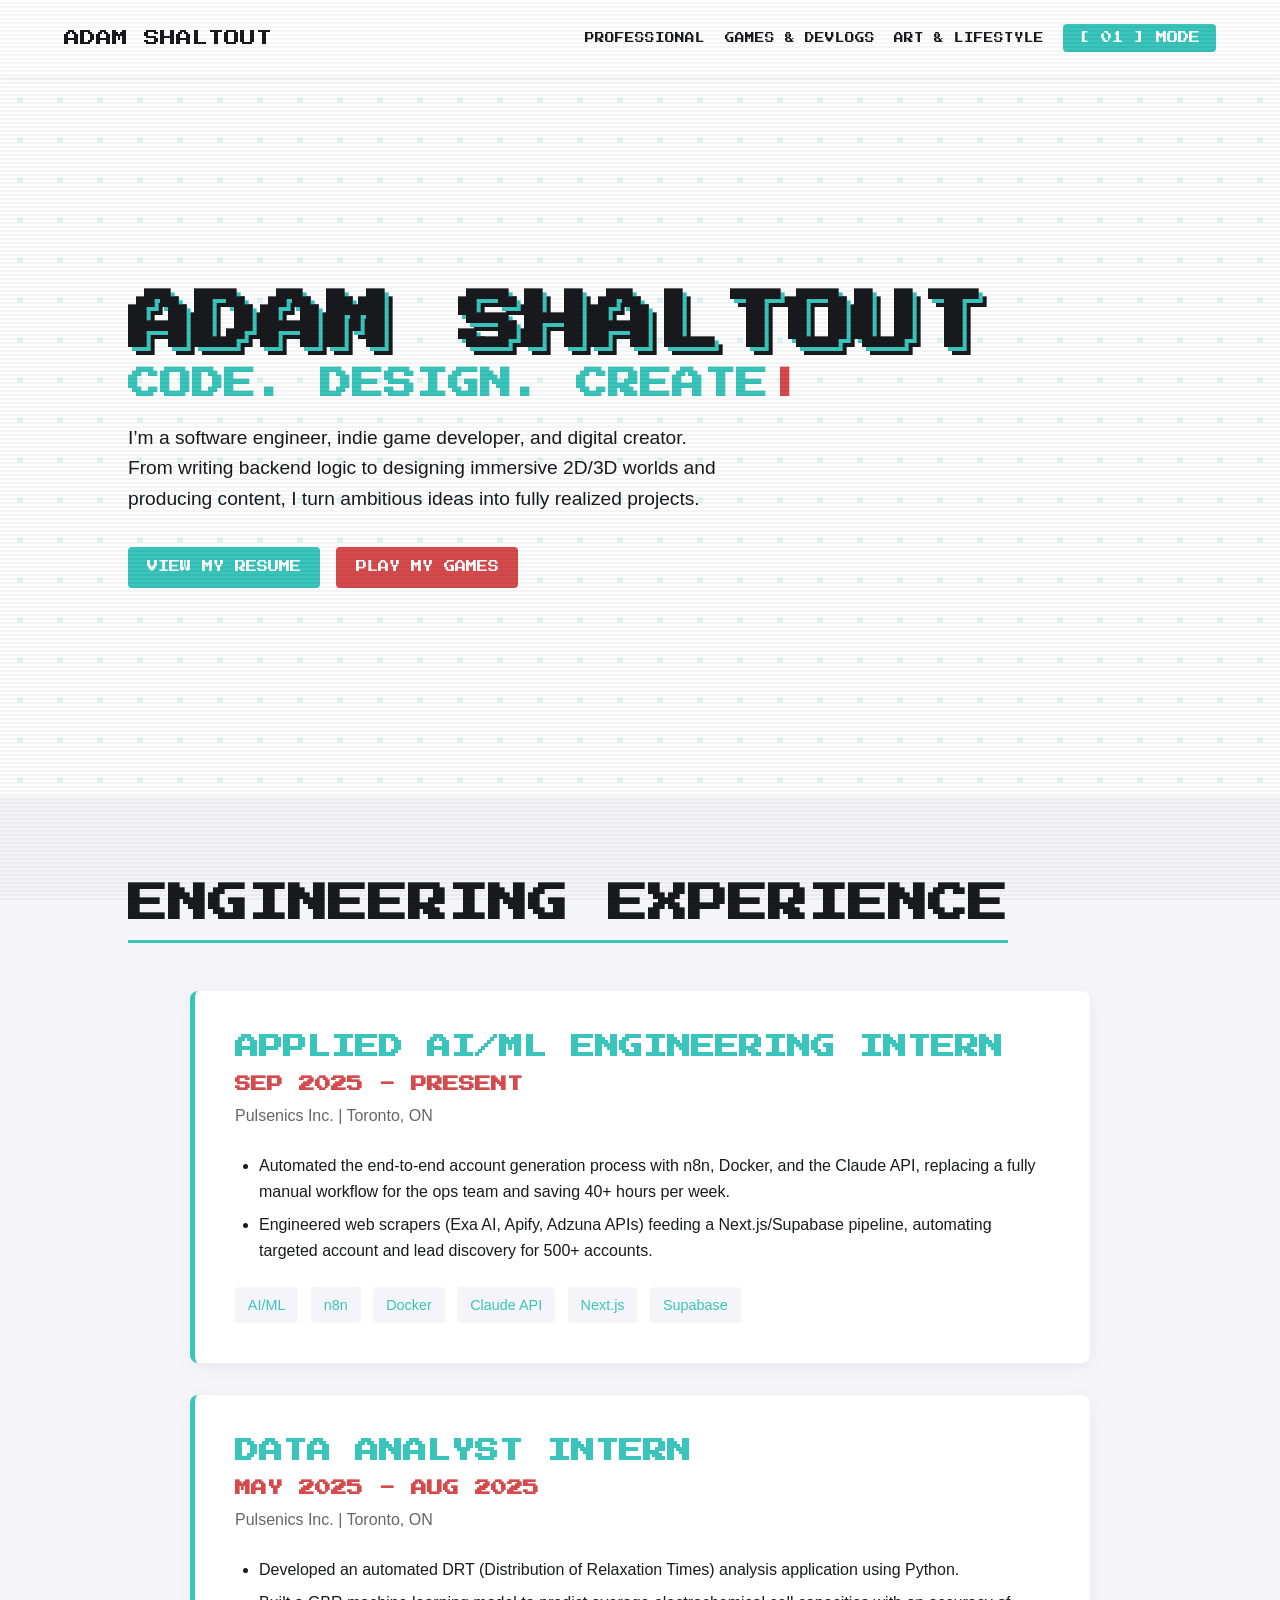
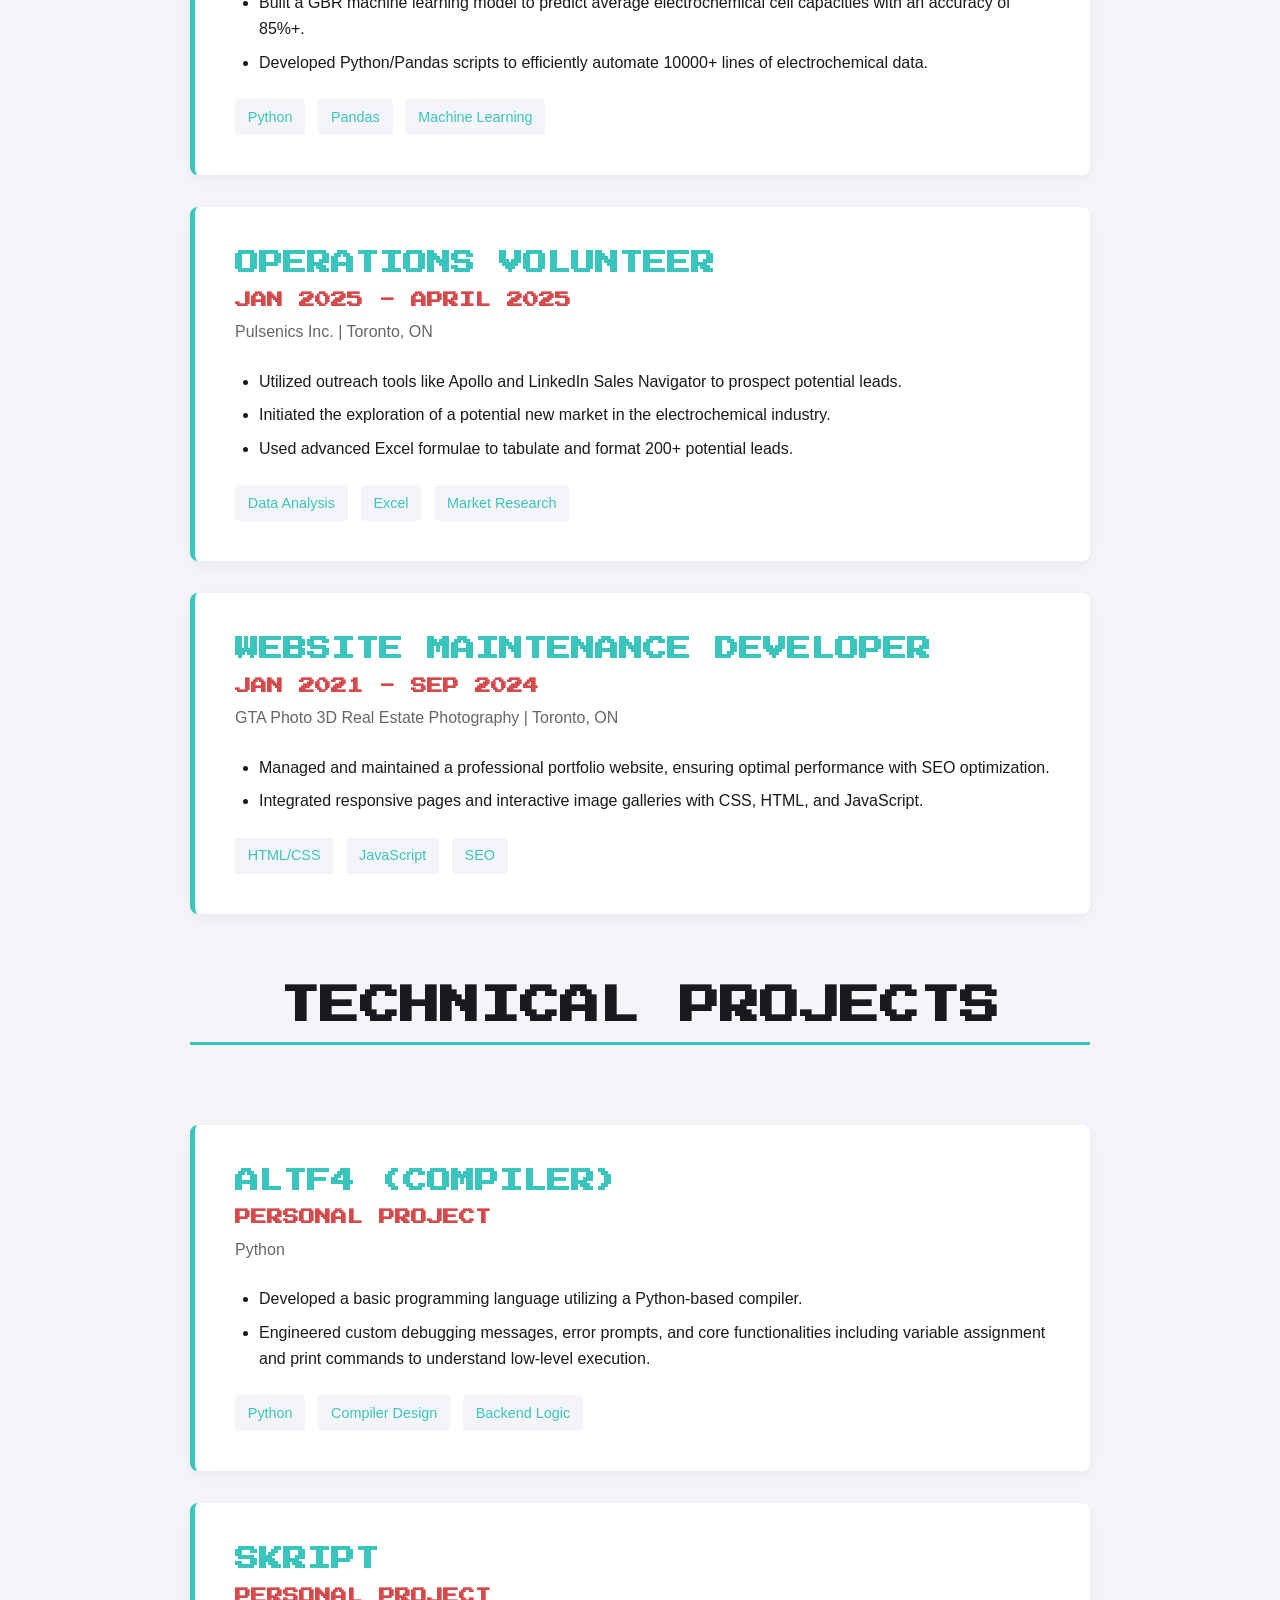
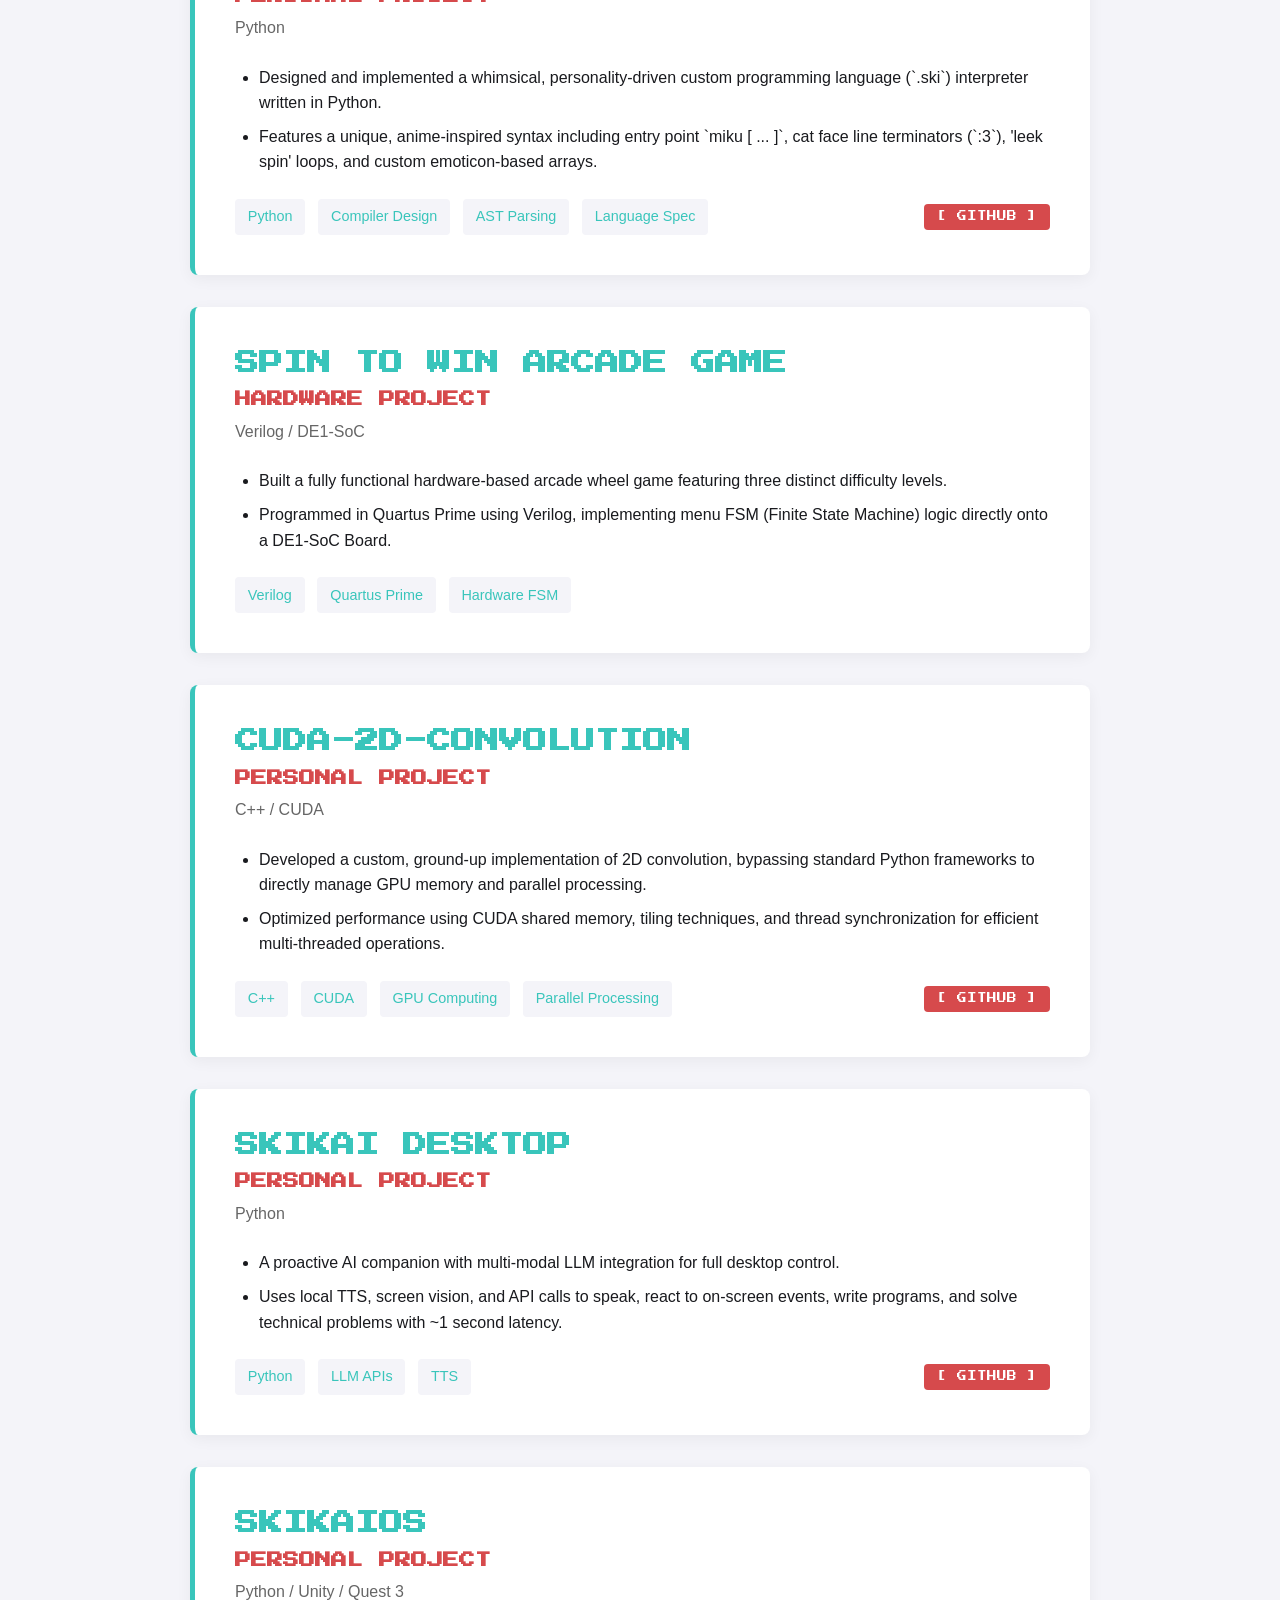
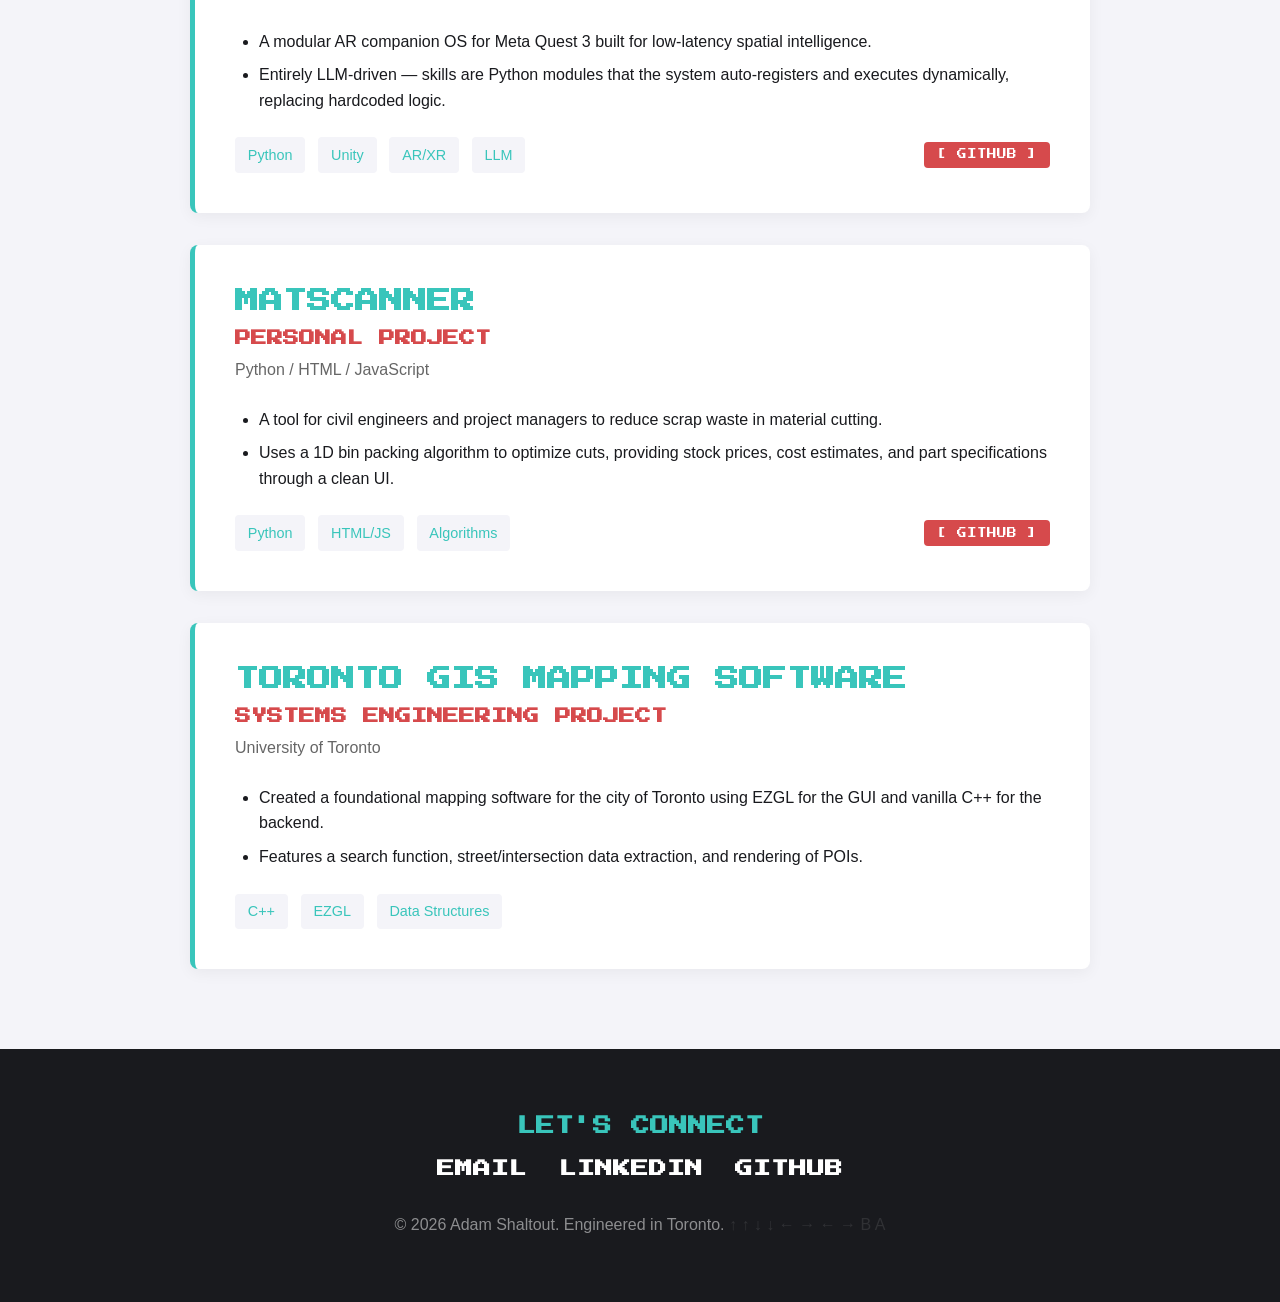
==== index.html @ cca5011c "Add files via upload" ====
<!DOCTYPE html>
<html lang="en">
<head>
    <meta charset="UTF-8">
    <meta name="viewport" content="width=device-width, initial-scale=1.0">
    <title>Adam Shaltout | Software Engineer</title>
    <link rel="stylesheet" href="styles.css">
    <link href="https://fonts.googleapis.com/css2?family=Press+Start+2P&display=swap" rel="stylesheet">
</head>
<body>

    <nav class="navbar">
        <div class="logo">Adam Shaltout</div>
        <ul class="nav-links">
            <li><a href="index.html">Professional</a></li>
            <li><a href="games.html">Games & Devlogs</a></li>
            <li><a href="creative.html">Art & Lifestyle</a></li>
            <li><button id="vocal-toggle" class="btn primary-btn" style="padding: 0.4rem 1rem;">[ 01 ] Mode</button></li>
        </ul>
    </nav>

    <header class="hero" id="hub">
        <div class="hero-content">
            <h1>Adam Shaltout</h1>
            <h2 class="accent-text cursor" id="typewriter"></h2>
            <p>I’m a software engineer, indie game developer, and digital creator. From writing backend logic to designing immersive 2D/3D worlds and producing content, I turn ambitious ideas into fully realized projects.</p>
            <div class="hero-buttons">
                <a href="#engineering" class="btn primary-btn">View My Resume</a>
                <a href="games.html" class="btn secondary-btn">Play My Games</a>
            </div>
        </div>
    </header>

    <section class="section alt-bg" id="engineering">
        <h2 class="section-title hidden">Engineering Experience</h2>
        <div class="experience-container">
            
            <div class="experience-card hidden">
                <div class="exp-header">
                    <h3 class="accent-text">Applied AI/ML Engineering Intern</h3>
                    <span class="exp-date">Sep 2025 - Present</span>
                </div>
                <h4>Pulsenics Inc. | Toronto, ON</h4>
                <ul>
                    <li>Automated the end-to-end account generation process with n8n, Docker, and the Claude API, replacing a fully manual workflow for the ops team and saving 40+ hours per week.</li>
                    <li>Engineered web scrapers (Exa AI, Apify, Adzuna APIs) feeding a Next.js/Supabase pipeline, automating targeted account and lead discovery for 500+ accounts.</li>
                </ul>
                <div class="tech-tags">
                    <span>AI/ML</span><span>n8n</span><span>Docker</span><span>Claude API</span><span>Next.js</span><span>Supabase</span>
                </div>
            </div>

            <div class="experience-card hidden">
                <div class="exp-header">
                    <h3 class="accent-text">Data Analyst Intern</h3>
                    <span class="exp-date">May 2025 - Aug 2025</span>
                </div>
                <h4>Pulsenics Inc. | Toronto, ON</h4>
                <ul>
                    <li>Developed an automated DRT (Distribution of Relaxation Times) analysis application using Python.</li>
                    <li>Built a GBR machine learning model to predict average electrochemical cell capacities with an accuracy of 85%+.</li>
                    <li>Developed Python/Pandas scripts to efficiently automate 10000+ lines of electrochemical data.</li>
                </ul>
                <div class="tech-tags">
                    <span>Python</span><span>Pandas</span><span>Machine Learning</span>
                </div>
            </div>

            <div class="experience-card hidden">
                <div class="exp-header">
                    <h3 class="accent-text">Operations Volunteer</h3>
                    <span class="exp-date">Jan 2025 - April 2025</span>
                </div>
                <h4>Pulsenics Inc. | Toronto, ON</h4>
                <ul>
                    <li>Utilized outreach tools like Apollo and LinkedIn Sales Navigator to prospect potential leads.</li>
                    <li>Initiated the exploration of a potential new market in the electrochemical industry.</li>
                    <li>Used advanced Excel formulae to tabulate and format 200+ potential leads.</li>
                </ul>
                <div class="tech-tags">
                    <span>Data Analysis</span><span>Excel</span><span>Market Research</span>
                </div>
            </div>

            <div class="experience-card hidden">
                <div class="exp-header">
                    <h3 class="accent-text">Website Maintenance Developer</h3>
                    <span class="exp-date">Jan 2021 - Sep 2024</span>
                </div>
                <h4>GTA Photo 3D Real Estate Photography | Toronto, ON</h4>
                <ul>
                    <li>Managed and maintained a professional portfolio website, ensuring optimal performance with SEO optimization.</li>
                    <li>Integrated responsive pages and interactive image galleries with CSS, HTML, and JavaScript.</li>
                </ul>
                <div class="tech-tags">
                    <span>HTML/CSS</span><span>JavaScript</span><span>SEO</span>
                </div>
            </div>

            <h2 class="section-title hidden" style="margin-top: 2rem;">Technical Projects</h2>

            <div class="experience-card hidden">
                <div class="exp-header">
                    <h3 class="accent-text">Altf4 (Compiler)</h3>
                    <span class="exp-date">Personal Project</span>
                </div>
                <h4>Python</h4>
                <ul>
                    <li>Developed a basic programming language utilizing a Python-based compiler.</li>
                    <li>Engineered custom debugging messages, error prompts, and core functionalities including variable assignment and print commands to understand low-level execution.</li>
                </ul>
                <div class="tech-tags">
                    <span>Python</span><span>Compiler Design</span><span>Backend Logic</span>
                </div>
            </div>

            <div class="experience-card hidden">
                <div class="exp-header">
                    <h3 class="accent-text">Skript</h3>
                    <span class="exp-date">Personal Project</span>
                </div>
                <h4>Python</h4>
                <ul>
                    <li>Designed and implemented a whimsical, personality-driven custom programming language (`.ski`) interpreter written in Python.</li>
                    <li>Features a unique, anime-inspired syntax including entry point `miku [ ... ]`, cat face line terminators (`:3`), 'leek spin' loops, and custom emoticon-based arrays.</li>
                </ul>
                <div style="display: flex; justify-content: space-between; align-items: center; flex-wrap: wrap; gap: 1rem; margin-top: 1rem;">
                    <div class="tech-tags">
                        <span>Python</span><span>Compiler Design</span><span>AST Parsing</span><span>Language Spec</span>
                    </div>
                    <a href="https://github.com/dimos1234/Skript" target="_blank" class="btn secondary-btn" style="padding: 0.4rem 0.8rem; font-size: 0.6rem;">[ GitHub ]</a>
                </div>
            </div>

            <div class="experience-card hidden">
                <div class="exp-header">
                    <h3 class="accent-text">Spin to Win Arcade Game</h3>
                    <span class="exp-date">Hardware Project</span>
                </div>
                <h4>Verilog / DE1-SoC</h4>
                <ul>
                    <li>Built a fully functional hardware-based arcade wheel game featuring three distinct difficulty levels.</li>
                    <li>Programmed in Quartus Prime using Verilog, implementing menu FSM (Finite State Machine) logic directly onto a DE1-SoC Board.</li>
                </ul>
                <div class="tech-tags">
                    <span>Verilog</span><span>Quartus Prime</span><span>Hardware FSM</span>
                </div>
            </div>

            <div class="experience-card hidden">
                <div class="exp-header">
                    <h3 class="accent-text">CUDA-2D-Convolution</h3>
                    <span class="exp-date">Personal Project</span>
                </div>
                <h4>C++ / CUDA</h4>
                <ul>
                    <li>Developed a custom, ground-up implementation of 2D convolution, bypassing standard Python frameworks to directly manage GPU memory and parallel processing.</li>
                    <li>Optimized performance using CUDA shared memory, tiling techniques, and thread synchronization for efficient multi-threaded operations.</li>
                </ul>
                <div style="display: flex; justify-content: space-between; align-items: center; flex-wrap: wrap; gap: 1rem; margin-top: 1rem;">
                    <div class="tech-tags">
                        <span>C++</span><span>CUDA</span><span>GPU Computing</span><span>Parallel Processing</span>
                    </div>
                    <a href="https://github.com/dimos1234/CUDA-2D-Convolution" target="_blank" class="btn secondary-btn" style="padding: 0.4rem 0.8rem; font-size: 0.6rem;">[ GitHub ]</a>
                </div>
            </div>

            <div class="experience-card hidden">
                <div class="exp-header">
                    <h3 class="accent-text">Skikai Desktop</h3>
                    <span class="exp-date">Personal Project</span>
                </div>
                <h4>Python</h4>
                <ul>
                    <li>A proactive AI companion with multi-modal LLM integration for full desktop control.</li>
                    <li>Uses local TTS, screen vision, and API calls to speak, react to on-screen events, write programs, and solve technical problems with ~1 second latency.</li>
                </ul>
                <div style="display: flex; justify-content: space-between; align-items: center; flex-wrap: wrap; gap: 1rem; margin-top: 1rem;">
                    <div class="tech-tags">
                        <span>Python</span><span>LLM APIs</span><span>TTS</span>
                    </div>
                    <a href="https://github.com/dimos1234/Skikai-Dektop" target="_blank" class="btn secondary-btn" style="padding: 0.4rem 0.8rem; font-size: 0.6rem;">[ GitHub ]</a>
                </div>
            </div>

            <div class="experience-card hidden">
                <div class="exp-header">
                    <h3 class="accent-text">SkikaiOS</h3>
                    <span class="exp-date">Personal Project</span>
                </div>
                <h4>Python / Unity / Quest 3</h4>
                <ul>
                    <li>A modular AR companion OS for Meta Quest 3 built for low-latency spatial intelligence.</li>
                    <li>Entirely LLM-driven — skills are Python modules that the system auto-registers and executes dynamically, replacing hardcoded logic.</li>
                </ul>
                <div style="display: flex; justify-content: space-between; align-items: center; flex-wrap: wrap; gap: 1rem; margin-top: 1rem;">
                    <div class="tech-tags">
                        <span>Python</span><span>Unity</span><span>AR/XR</span><span>LLM</span>
                    </div>
                    <a href="https://github.com/dimos1234/SkikaiOS" target="_blank" class="btn secondary-btn" style="padding: 0.4rem 0.8rem; font-size: 0.6rem;">[ GitHub ]</a>
                </div>
            </div>

            <div class="experience-card hidden">
                <div class="exp-header">
                    <h3 class="accent-text">MatScanner</h3>
                    <span class="exp-date">Personal Project</span>
                </div>
                <h4>Python / HTML / JavaScript</h4>
                <ul>
                    <li>A tool for civil engineers and project managers to reduce scrap waste in material cutting.</li>
                    <li>Uses a 1D bin packing algorithm to optimize cuts, providing stock prices, cost estimates, and part specifications through a clean UI.</li>
                </ul>
                <div style="display: flex; justify-content: space-between; align-items: center; flex-wrap: wrap; gap: 1rem; margin-top: 1rem;">
                    <div class="tech-tags">
                        <span>Python</span><span>HTML/JS</span><span>Algorithms</span>
                    </div>
                    <a href="https://github.com/dimos1234/MatScanner" target="_blank" class="btn secondary-btn" style="padding: 0.4rem 0.8rem; font-size: 0.6rem;">[ GitHub ]</a>
                </div>
            </div>

            <div class="experience-card hidden">
                <div class="exp-header">
                    <h3 class="accent-text">Toronto GIS Mapping Software</h3>
                    <span class="exp-date">Systems Engineering Project</span>
                </div>
                <h4>University of Toronto</h4>
                <ul>
                    <li>Created a foundational mapping software for the city of Toronto using EZGL for the GUI and vanilla C++ for the backend.</li>
                    <li>Features a search function, street/intersection data extraction, and rendering of POIs.</li>
                </ul>
                <div class="tech-tags">
                    <span>C++</span><span>EZGL</span><span>Data Structures</span>
                </div>
            </div>

        </div>
    </section>

    <footer class="site-footer">
        <div class="footer-content">
            <h3 class="accent-text" style="margin-bottom: 1rem;">Let's Connect</h3>
            <div class="social-links">
                <a href="mailto:adam.shaltout@mail.utoronto.ca" class="footer-link">Email</a>
                <a href="https://www.linkedin.com/in/adam-shaltout-59a3a9332/" target="_blank" class="footer-link">LinkedIn</a>
                <a href="https://github.com/dimos1234" target="_blank" class="footer-link">GitHub</a>
            </div>
            <p style="margin-top: 2rem; opacity: 0.5;">
                &copy; 2026 Adam Shaltout. Engineered in Toronto. 
                <span style="cursor: help; opacity: 0.2;" title="↑ ↑ ↓ ↓ ← → ← → B A"> ↑ ↑ ↓ ↓ ← → ← → B A</span>
            </p>
        </div>
    </footer>
    <script src="script.js"></script>

</body>
</html>
---- styles.css ----
/* --- Core Variables (The Cyber-Pop Palette) --- */
/* --- Core Variables (The Cyber-Pop Palette) --- */
/* top of styles.css */
/* --- Variable Animation Magic --- */
@property --accent-teal {
    syntax: "<color>";
    inherits: true;
    initial-value: #39C5BB;
}

@property --action-red {
    syntax: "<color>";
    inherits: true;
    initial-value: #D64A4C;
}

/* Add the transition directly to the root where the variables live */
:root {
    transition: --accent-teal 4s ease-in-out, --action-red 4s ease-in-out;
}
:root {
    --bg-main: #FFFFFF;        
    --bg-alt: #F4F4F9;         
    --text-main: #191A1E;      
    --accent-teal: #39C5BB;    
    --action-red: #D64A4C;     
    --font-stack: 'Segoe UI', Tahoma, Geneva, Verdana, sans-serif;
    --font-pixel: 'Press Start 2P', cursive; /* Added Pixel Font */
}

/* --- Resets & Typography --- */
* {
    margin: 0;
    padding: 0;
    box-sizing: border-box;
}

/* --- Rhythm Game Dot-Matrix & Arcade Background --- */
body {
    font-family: var(--font-stack);
    color: var(--text-main);
    line-height: 1.6;
    
    /* The Base Color */
    background-color: var(--bg-alt);
    
    /* The Moving Polka Dots (Classic J-Pop/Idol Aesthetic) */
    background-image: radial-gradient(var(--accent-teal) 3px, transparent 3px);
    background-size: 40px 40px;
    background-position: 0 0;
    
    /* The Animation */
    animation: dotScroll 15s linear infinite;
    
    position: relative;

    transition: background-color 4s ease-in-out, color 4s ease-in-out;
}

/* Whitewash Overlay: keeps the dots faded so your text stays readable */
body::before {
    content: "";
    position: fixed;
    top: 0; left: 0; right: 0; bottom: 0;
    background-color: var(--bg-main);
    opacity: 0.85; 
    z-index: -1;
}

/* Retro Arcade CRT Scanlines */
body::after {
    content: "";
    position: fixed;
    top: 0; left: 0; right: 0; bottom: 0;
    background: linear-gradient(
        rgba(18, 16, 16, 0) 50%, 
        rgba(0, 0, 0, 0.04) 50%
    );
    background-size: 100% 4px;
    z-index: 9999;
    pointer-events: none; /* Critical: lets your mouse click through the scanlines! */
}

@keyframes dotScroll {
    0% { background-position: 0 0; }
    100% { background-position: -40px -40px; }
}

/* Apply Pixel Font to UI Elements */
h1, h2, h3, .logo, .nav-links a, .btn, .exp-date, .footer-link {
    font-family: var(--font-pixel);
    text-transform: uppercase;
    line-height: 1.4;
}

.accent-text {
    color: var(--accent-teal);
}

/* --- Navigation --- */
.navbar {
    display: flex;
    justify-content: space-between;
    align-items: center;
    padding: 1.5rem 5%;
    background-color: var(--bg-main);
    box-shadow: 0 2px 10px rgba(0,0,0,0.05);
    position: sticky;
    top: 0;
    z-index: 100;
}

.logo {
    font-size: 1rem; /* Scaled down heavily for the wide pixel font */
    color: var(--text-main);
}

.nav-links {
    list-style: none;
    display: flex;
    gap: 1.2rem; /* Shrunk the gap from 2rem to 1.2rem */
    align-items: center;
}

.nav-links a {
    text-decoration: none;
    color: var(--text-main);
    font-size: 0.6rem; /* Shrunk from standard size to fit the horizontal row */
    transition: color 0.3s;
}

.nav-links a:hover {
    color: var(--accent-teal);
}

/* --- Sections & Layout --- */
.section {
    padding: 5rem 10%;
}

.alt-bg {
    background-color: var(--bg-alt);
}

.section-title {
    font-size: 2.5rem;
    margin-bottom: 3rem;
    text-align: center;
    border-bottom: 3px solid var(--accent-teal);
    display: inline-block;
    padding-bottom: 0.5rem;
}

.grid-container {
    display: grid;
    grid-template-columns: repeat(auto-fit, minmax(300px, 1fr));
    gap: 2rem;
}

/* --- Cards --- */
.card {
    background: var(--bg-main);
    padding: 2rem;
    border-radius: 8px;
    box-shadow: 0 4px 6px rgba(0,0,0,0.05);
    border-top: 4px solid var(--accent-teal);
    transition: transform 0.3s, border-color 0.3s;
}

.card:hover, .experience-card:hover {
    transform: translate(-6px, -6px); /* Snaps up and left */
    border-color: var(--accent-teal);
    /* The magic line: creates a hard, un-blurred pixel shadow */
    box-shadow: 8px 8px 0px var(--accent-teal); 
    transition: transform 0.1s, border-color 4s ease-in-out, box-shadow 4s ease-in-out;
}

.card h3 {
    margin-bottom: 1rem;
}

.card p {
    margin-bottom: 1.5rem;
}

/* --- Hero Section --- */
.hero {
    height: 80vh;
    display: flex;
    align-items: center;
    padding: 0 10%;
}

.hero h1 {
    font-size: 4rem;
    line-height: 1.2;
}

.hero h2 {
    font-size: 2rem;
    margin-bottom: 1rem;
}

.hero p {
    font-size: 1.2rem;
    max-width: 600px;
    margin-bottom: 2rem;
}

.hero-buttons {
    display: flex;
    gap: 1rem;
}

/* --- Buttons --- */
/* --- Buttons --- */
.btn {
    padding: 0.8rem 1.2rem;
    text-decoration: none;
    font-size: 0.7rem; /* Explicitly scale down the button text */
    border-radius: 4px;
    transition: all 0.3s;
    display: inline-block;
    cursor: pointer;
    border: none;
}

.primary-btn {
    background-color: var(--accent-teal);
    color: var(--bg-main);
}

.primary-btn:hover {
    background-color: var(--text-main);
}

.secondary-btn {
    background-color: var(--action-red);
    color: var(--bg-main);
}

.secondary-btn:hover {
    background-color: var(--text-main);
}

/* --- Timelines & Placeholders --- */
.timeline-item {
    margin-bottom: 2rem;
    padding-left: 1.5rem;
    border-left: 3px solid var(--accent-teal);
}

.video-placeholder, .art-placeholder {
    width: 100%;
    height: 200px;
    background-color: #E0E0E0;
    display: flex;
    align-items: center;
    justify-content: center;
    color: #777;
    font-style: italic;
    border-radius: 4px;
}

/* --- Footer --- */
footer {
    text-align: center;
    padding: 2rem;
    background-color: var(--text-main);
    color: var(--bg-main);
}

/* --- Upgraded Experience Cards --- */
.experience-container {
    display: flex;
    flex-direction: column;
    gap: 2rem;
    max-width: 900px;
    margin: 0 auto;
}

.experience-card {
    background: var(--bg-main);
    padding: 2.5rem;
    border-radius: 8px;
    box-shadow: 0 4px 15px rgba(0,0,0,0.05);
    border-left: 5px solid var(--accent-teal);
    transition: transform 0.3s;
}

.experience-card:hover {
    transform: translateX(10px);
}

/* --- Upgraded Experience Cards --- */
.exp-header {
    display: flex;
    flex-direction: column; /* Forces vertical stacking */
    align-items: flex-start; /* Aligns everything to the left */
    margin-bottom: 0.5rem;
    gap: 0.5rem; /* Adds a clean gap between the title and the date */
}

.exp-header h3 {
    font-size: 1.5rem;
    margin: 0;
}

.exp-date {
    font-weight: bold;
    color: var(--action-red);
}

.experience-card h4 {
    color: #666;
    margin-bottom: 1.5rem;
    font-weight: 500;
}

.experience-card ul {
    margin-left: 1.5rem;
    margin-bottom: 1.5rem;
}

.experience-card li {
    margin-bottom: 0.5rem;
}

.tech-tags {
    display: flex;
    gap: 0.8rem;
    flex-wrap: wrap;
}

.tech-tags span {
    background-color: var(--bg-alt);
    padding: 0.4rem 0.8rem;
    border-radius: 4px;
    font-size: 0.9rem;
    font-weight: 500;
    color: var(--accent-teal);
}

/* --- Global Footer --- */
.site-footer {
    text-align: center;
    padding: 4rem 2rem;
    background-color: var(--text-main);
    color: var(--bg-main);
}

.footer-content {
    max-width: 600px;
    margin: 0 auto;
}

.social-links {
    display: flex;
    justify-content: center;
    gap: 2rem;
    margin-top: 1rem;
    flex-wrap: wrap;
}

.footer-link {
    color: var(--bg-main);
    text-decoration: none;
    font-weight: bold;
    font-size: 1.1rem;
    transition: color 0.3s, transform 0.3s;
    display: inline-block;
}

.footer-link:hover {
    color: var(--action-red);
    transform: translateY(-3px);
}

/* --- JavaScript Animation Classes --- */

/* Initial state for scroll elements */
.hidden {
    opacity: 0;
    transform: translateY(30px);
    transition: all 0.6s cubic-bezier(0.25, 1, 0.5, 1);
}

/* The state when elements are visible on screen */
.show {
    opacity: 1;
    transform: translateY(0);
}

/* A blinking cursor for the typing effect */
.cursor::after {
    content: '|';
    color: var(--action-red);
    animation: blink 1s step-start infinite;
}

@keyframes blink {
    50% { opacity: 0; }
}

/* --- Upgraded osu! Click Effect --- */
.osu-hit {
    position: absolute;
    width: 40px;
    height: 40px;
    background-color: var(--accent-teal);
    border-radius: 50%;
    transform: translate(-50%, -50%);
    opacity: 0.6;
    pointer-events: none; /* Let clicks pass through it */
    animation: hitFade 0.3s ease-out forwards;
    z-index: 9998;
}

.osu-approach {
    position: absolute;
    width: 100px;
    height: 100px;
    border: 3px solid var(--accent-teal);
    border-radius: 50%;
    transform: translate(-50%, -50%);
    pointer-events: none;
    animation: approachShrink 0.3s ease-in forwards;
    z-index: 9999;
}

@keyframes hitFade {
    100% { opacity: 0; transform: translate(-50%, -50%) scale(1.5); }
}

@keyframes approachShrink {
    100% { width: 40px; height: 40px; opacity: 0; }
}

/* --- Mobile Responsiveness (The Final Boss) --- */
@media screen and (max-width: 768px) {
    /* 1. Scale down the Hero Section */
    .hero {
        padding: 0 5%;
        text-align: center;
        height: auto;
        padding-top: 4rem;
        padding-bottom: 4rem;
    }

    .hero h1 {
        font-size: 2.2rem; /* Shrunk for mobile */
    }

    .hero h2 {
        font-size: 1.2rem;
    }

    .hero-buttons {
        flex-direction: column; /* Stack buttons on top of each other */
        align-items: center;
    }

    /* 2. Adjust the Navbar */
    .navbar {
        flex-direction: column;
        gap: 1.5rem;
        padding: 1rem;
    }

    .nav-links {
        gap: 1rem;
        font-size: 0.8rem;
    }

    /* 3. Responsive Grids */
    .grid-container {
        grid-template-columns: 1fr; /* Force single column */
    }

    .section {
        padding: 3rem 5%;
    }

    .section-title {
        font-size: 1.1rem; /* Pixel fonts are wide, so we shrink them more */
    }

    /* 4. Experience Cards Fix */
    .experience-card {
        padding: 1.5rem;
    }

    .exp-header {
        flex-direction: column;
        align-items: flex-start;
        gap: 0.5rem;
    }

    .exp-date {
        font-size: 0.7rem;
    }

    /* 5. The Undyne Arena */
    #undyne-btn {
        font-size: 0.6rem; /* Make the button smaller so it has more room to run */
    }
}
/* --- 3D Pixel Text Effects --- */
.hero h1 {
    /* Creates a chunky, overlapping shadow using your accent colors */
    text-shadow: 4px 4px 0px var(--accent-teal), 8px 8px 0px var(--text-main);
    letter-spacing: 2px;
}

/* Let's give the active navigation link a subtle glow */
.nav-links a.active {
    color: var(--accent-teal);
    text-shadow: 0px 0px 8px rgba(57, 197, 187, 0.6);
}

/* --- Custom Arcade Scrollbar --- */
::-webkit-scrollbar {
    width: 14px; /* Chunky width */
}

::-webkit-scrollbar-track {
    background: var(--bg-alt);
    border-left: 2px solid var(--text-main);
}

::-webkit-scrollbar-thumb {
    background: var(--accent-teal);
    border: 3px solid var(--text-main); 
}

::-webkit-scrollbar-thumb:hover {
    background: var(--action-red);
}

/* --- Art Gallery Images --- */
.art-img {
    /* Ensures the image fills its grid space but doesn't overflow */
    width: 100%;
    height: auto;
    display: block;
    
    /* The thick, retro border matching your text color */
    border: 4px solid var(--text-main);
    
    /* Smooth transition for the hover effect */
    transition: all 0.2s ease-in-out;
}

/* The hover effect: snaps up and gets a colored pixel shadow */
.art-img:hover {
    border-color: var(--accent-teal);
    transform: translate(-6px, -6px);
    box-shadow: 8px 8px 0px var(--accent-teal);
}
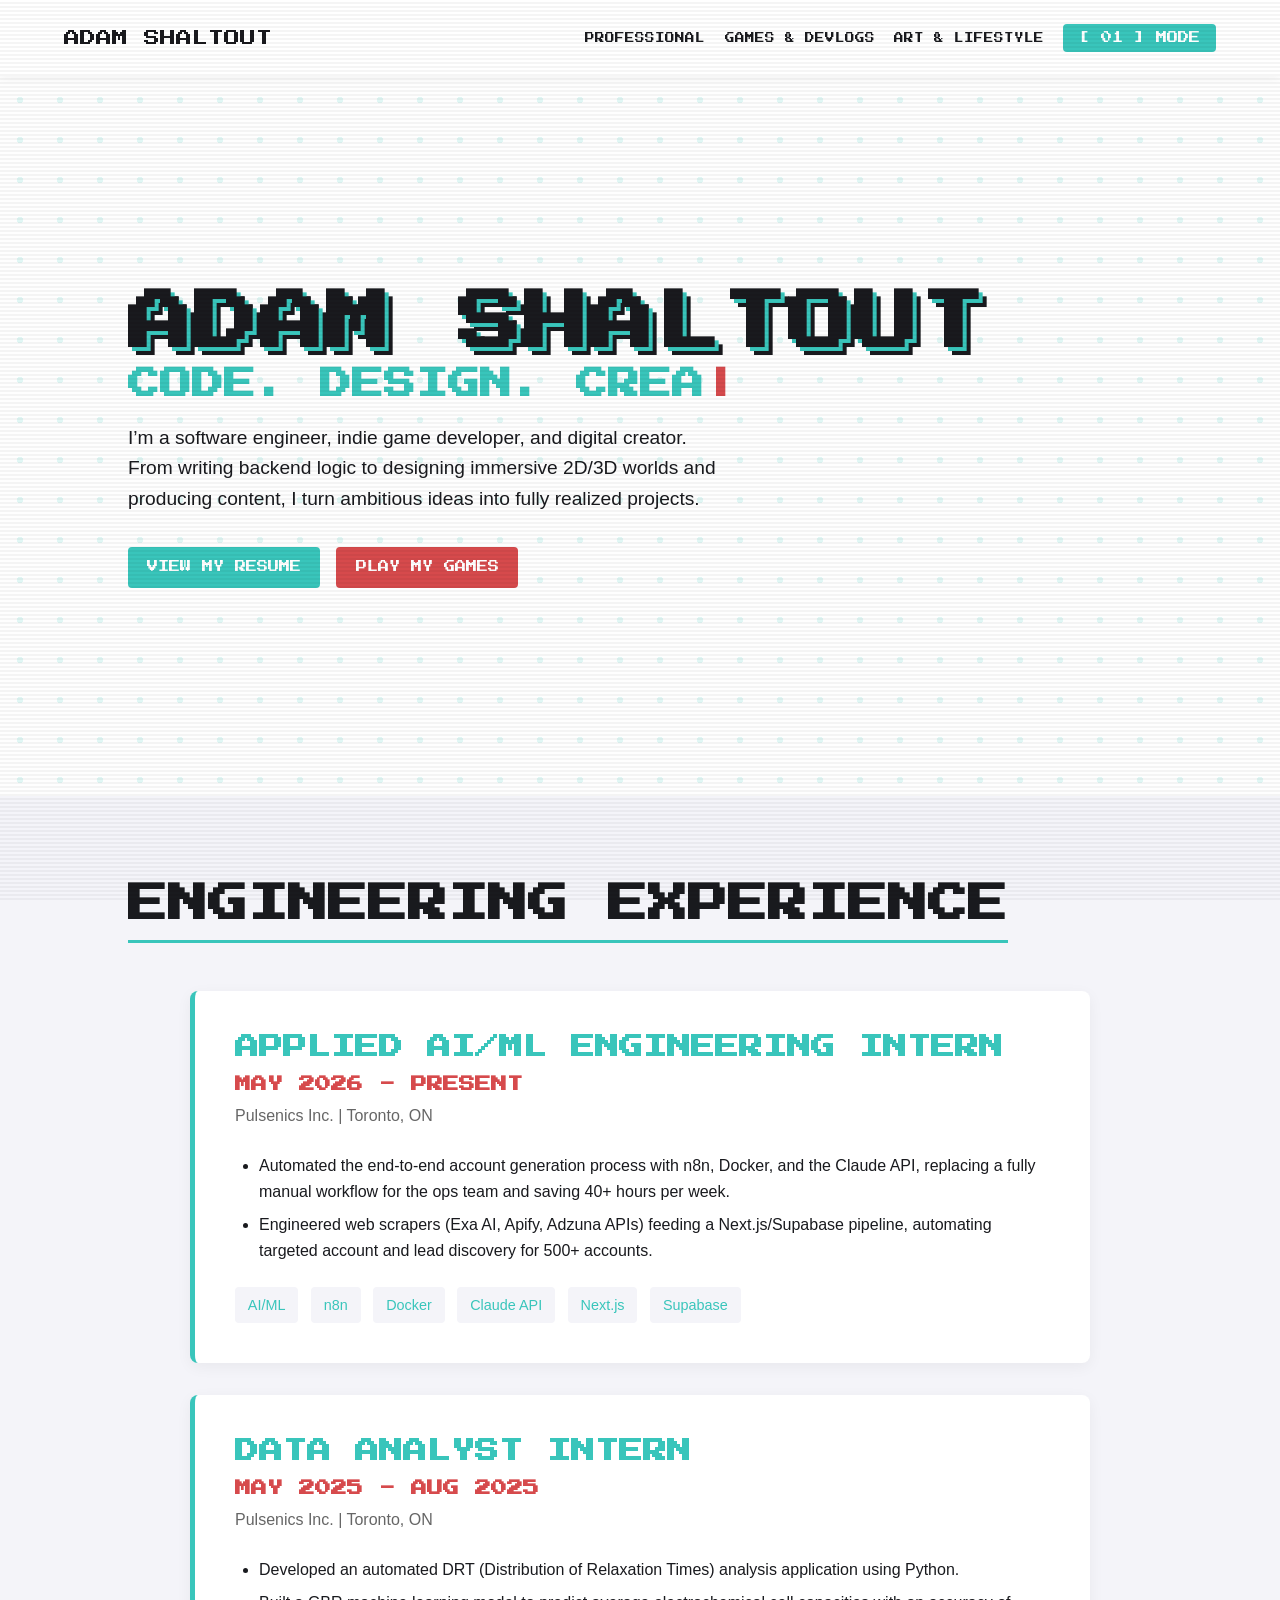
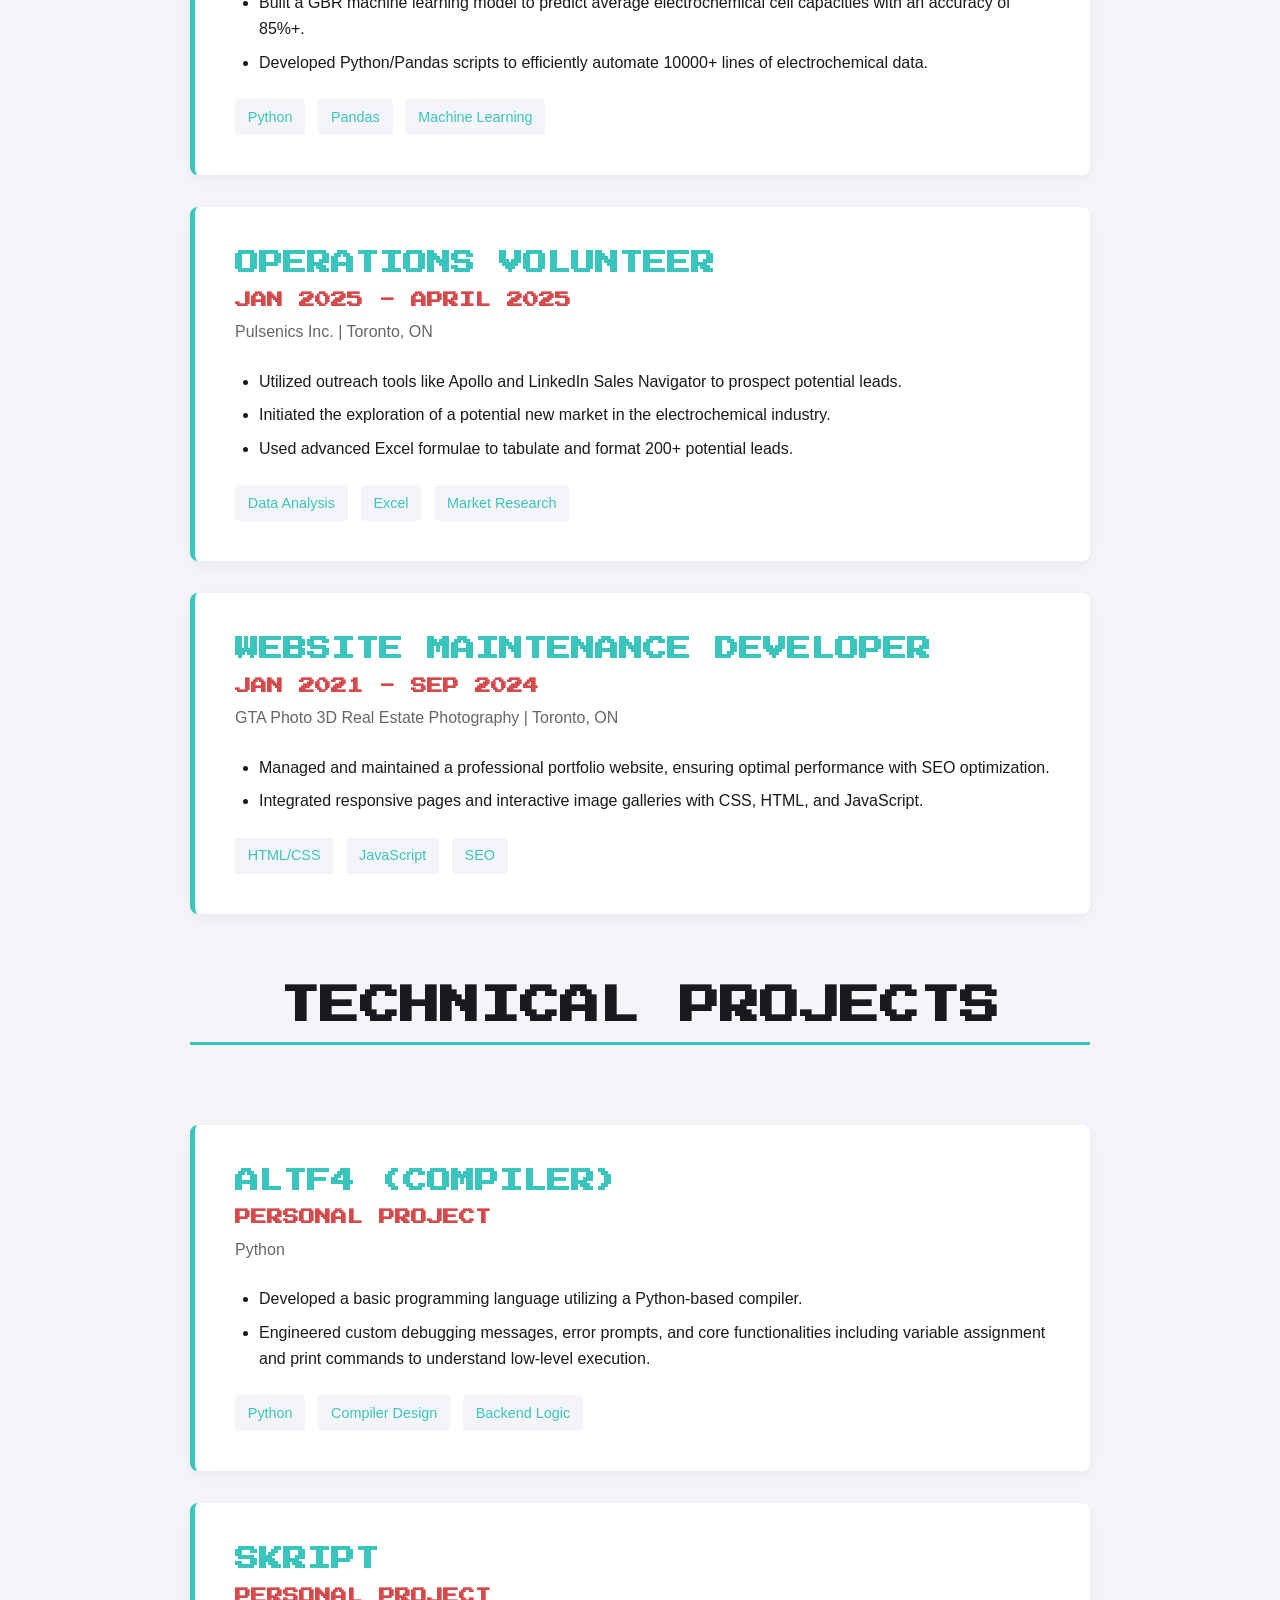
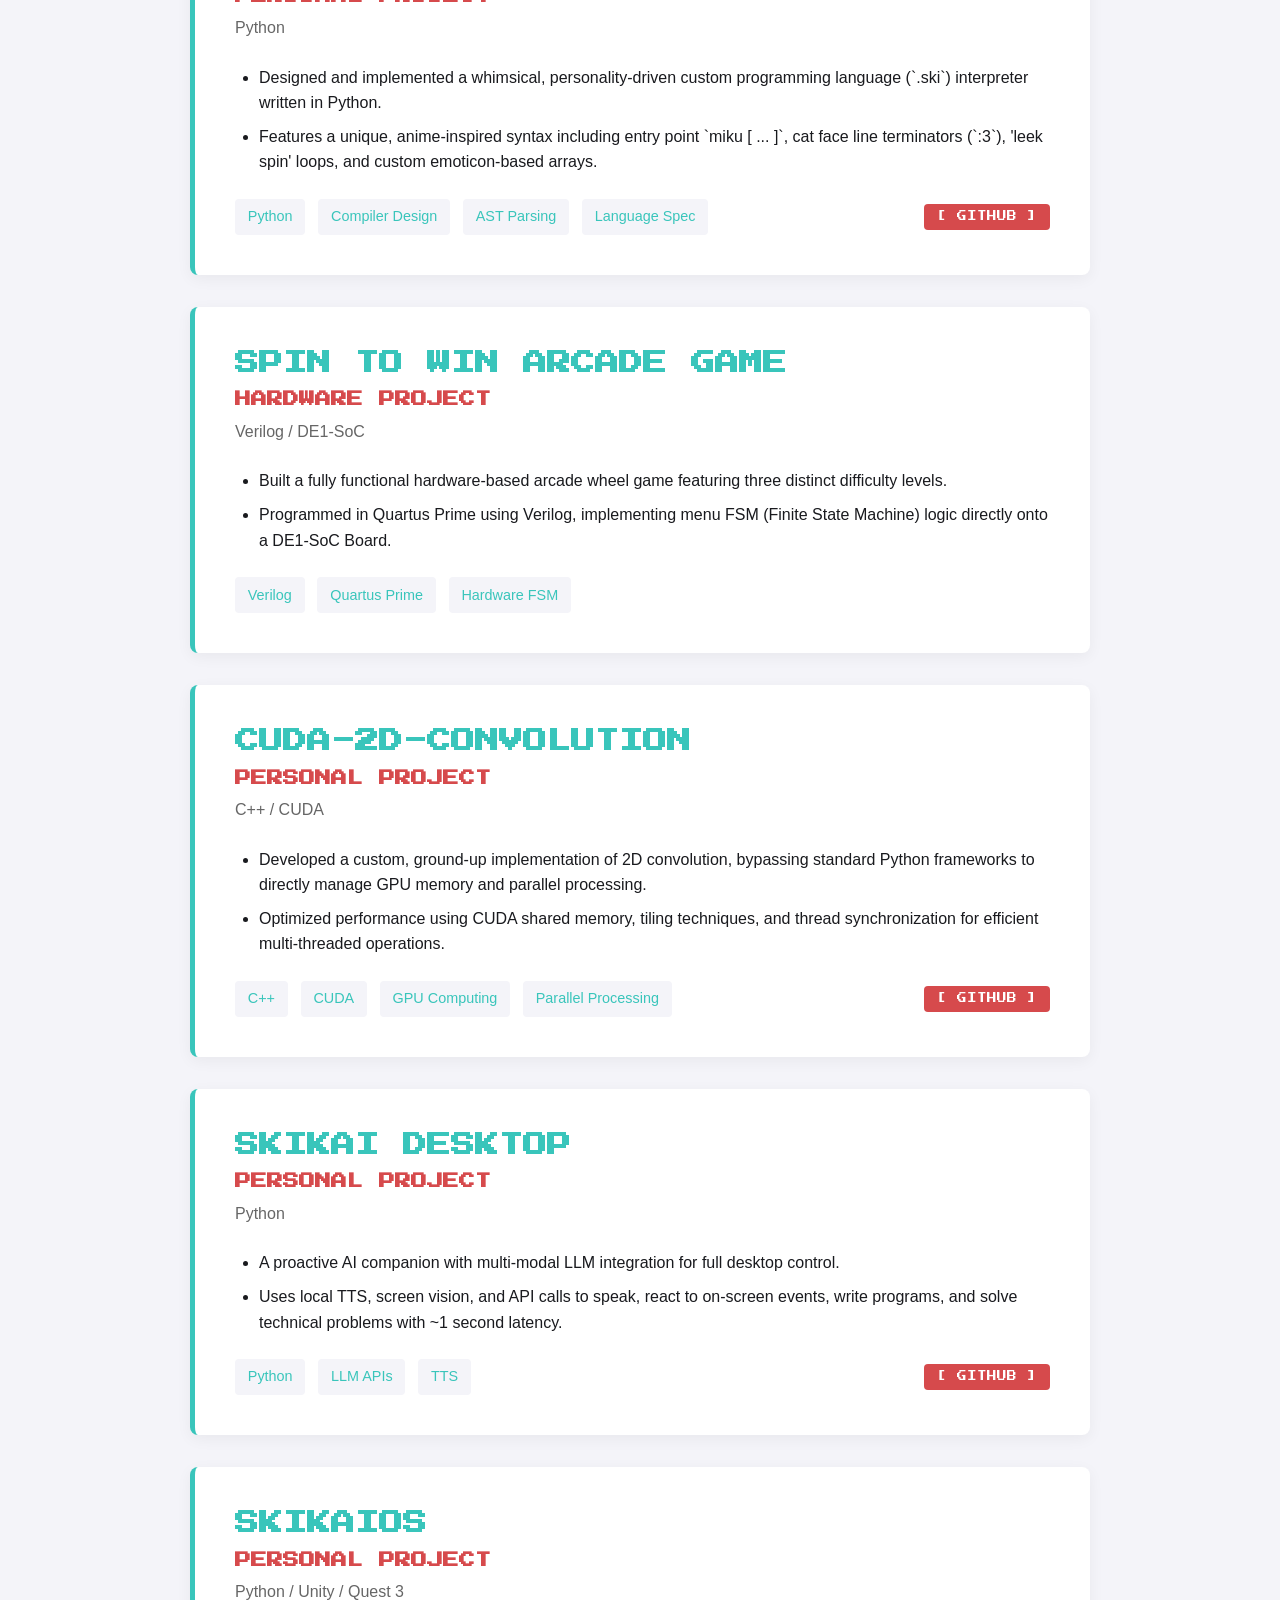
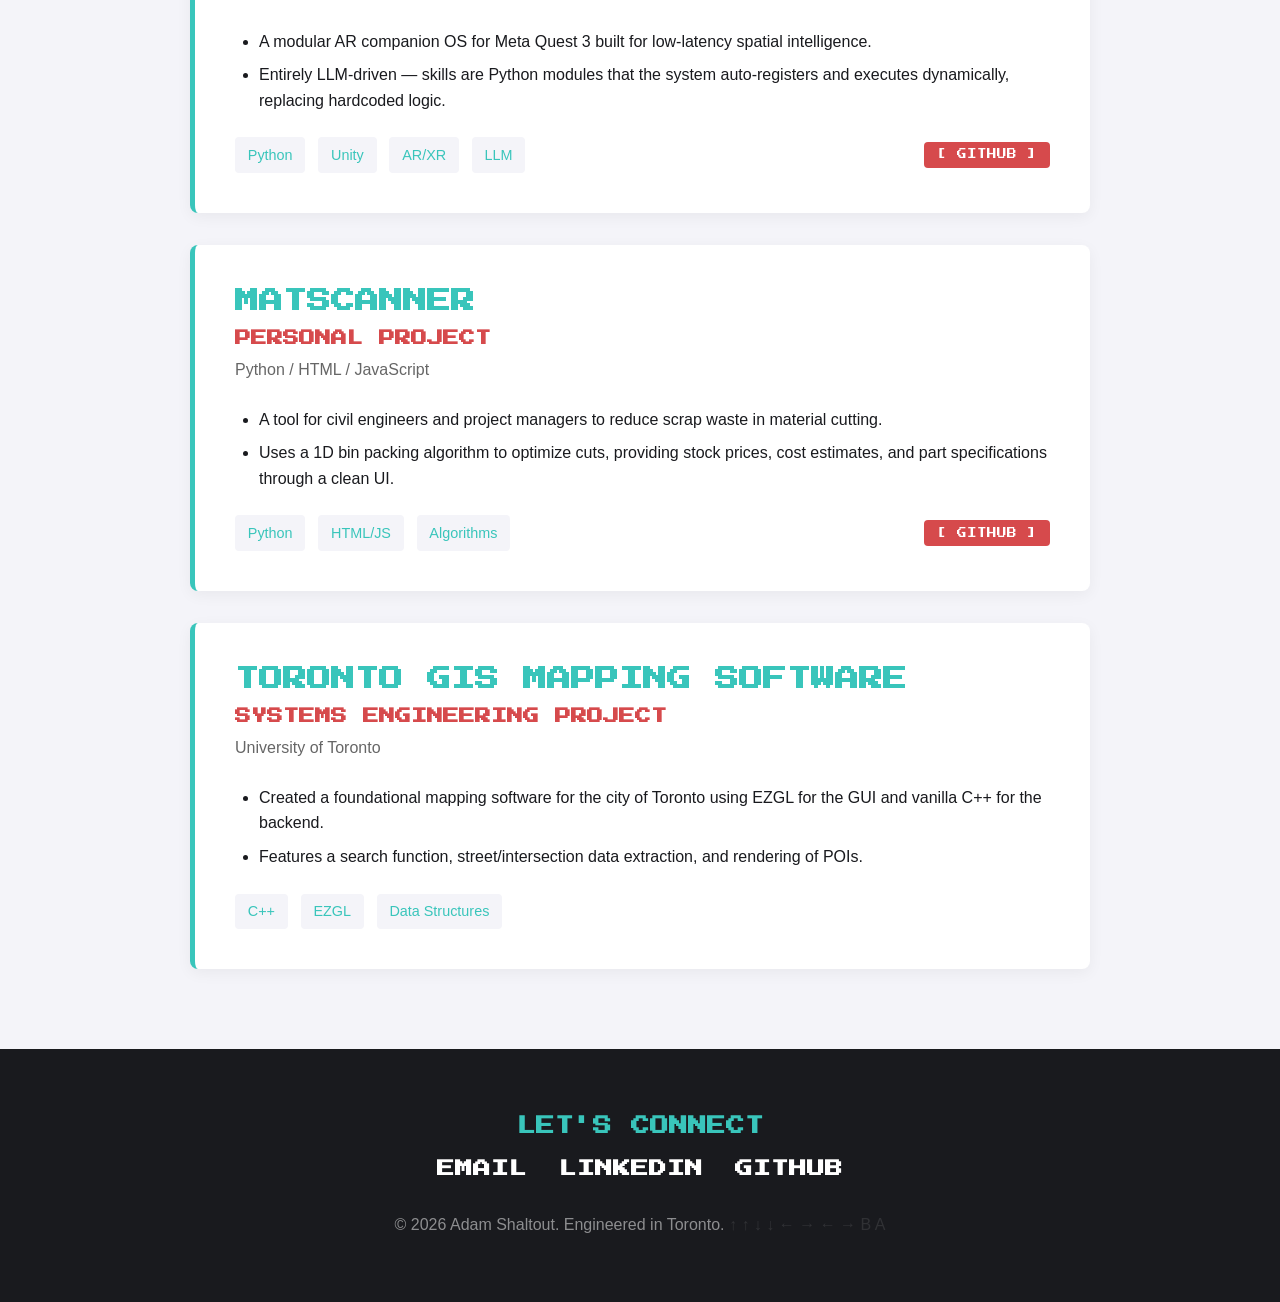
==== commit 1d573ada: "Update index.html" ====
--- a/index.html
+++ b/index.html
@@ -38,7 +38,7 @@
             <div class="experience-card hidden">
                 <div class="exp-header">
                     <h3 class="accent-text">Applied AI/ML Engineering Intern</h3>
-                    <span class="exp-date">Sep 2025 - Present</span>
+                    <span class="exp-date">May 2026 - Present</span>
                 </div>
                 <h4>Pulsenics Inc. | Toronto, ON</h4>
                 <ul>
@@ -254,4 +254,4 @@
     <script src="script.js"></script>
 
 </body>
-</html>+</html>
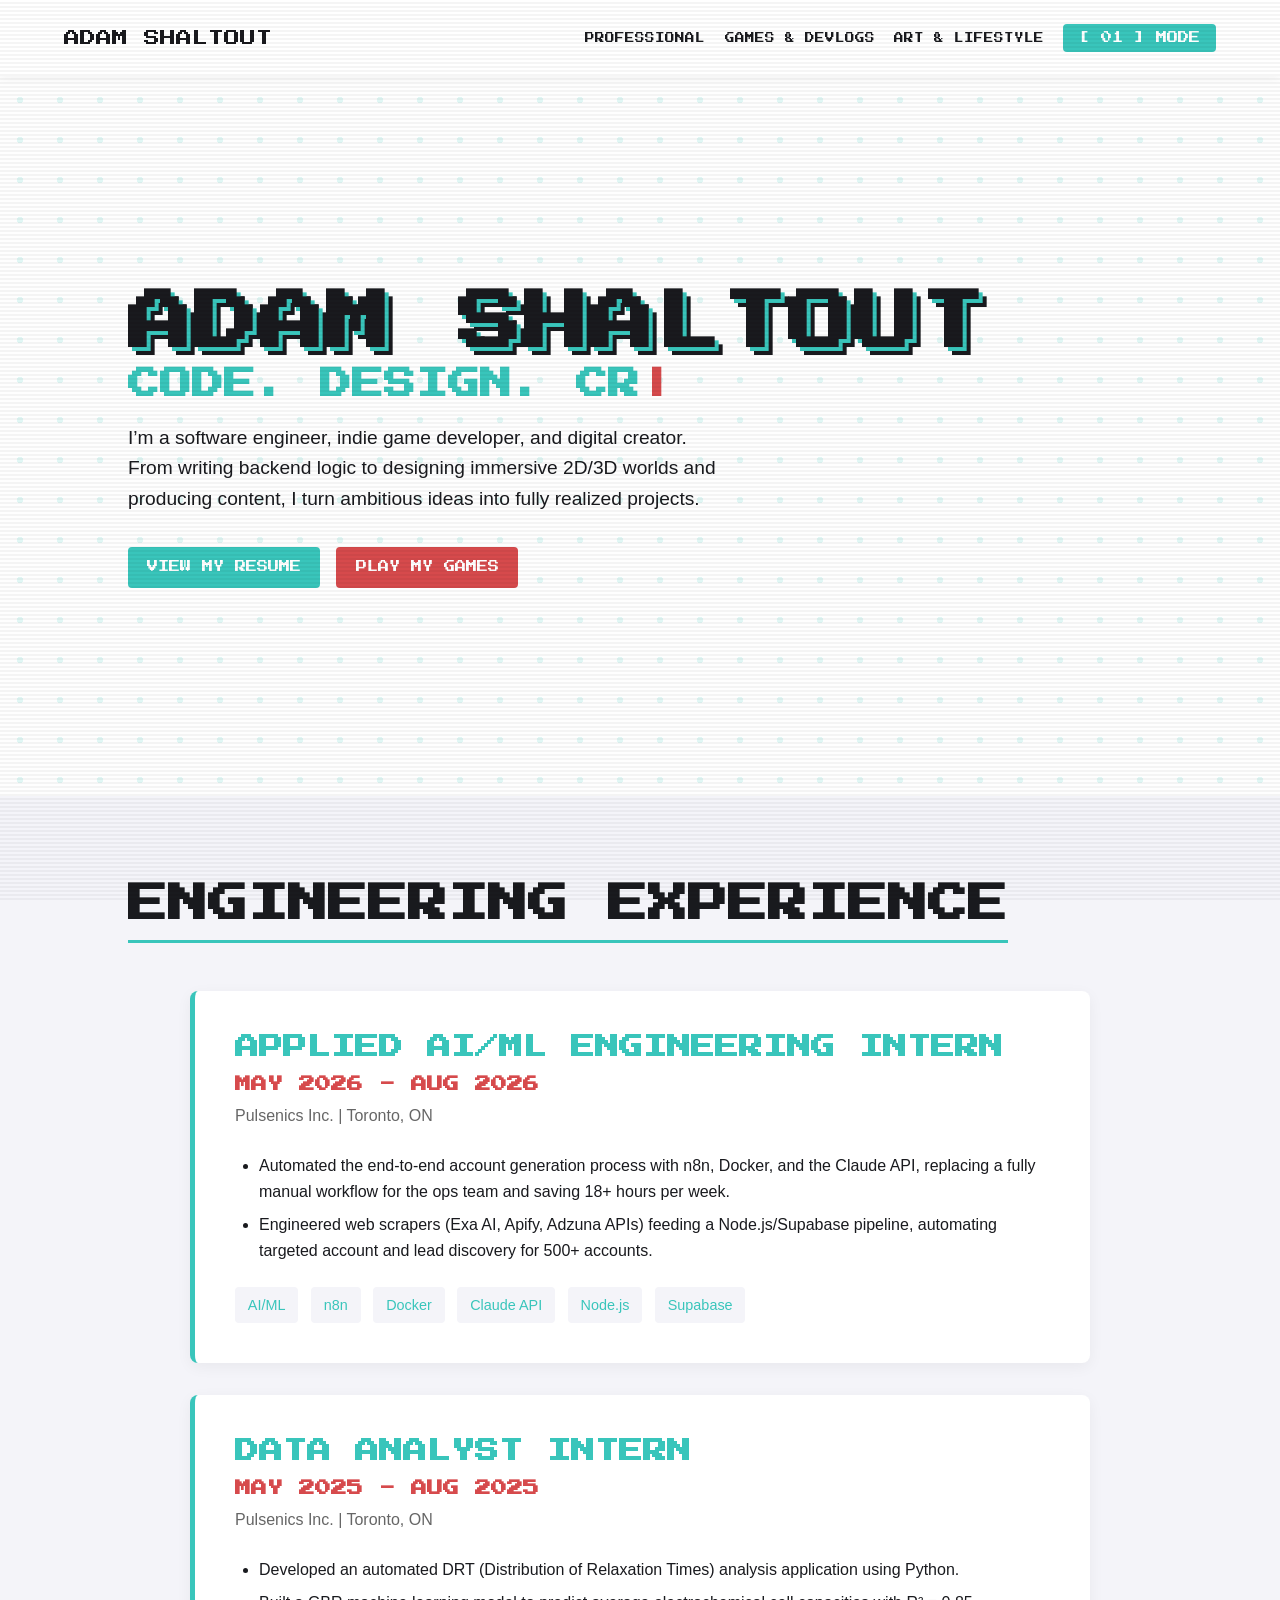
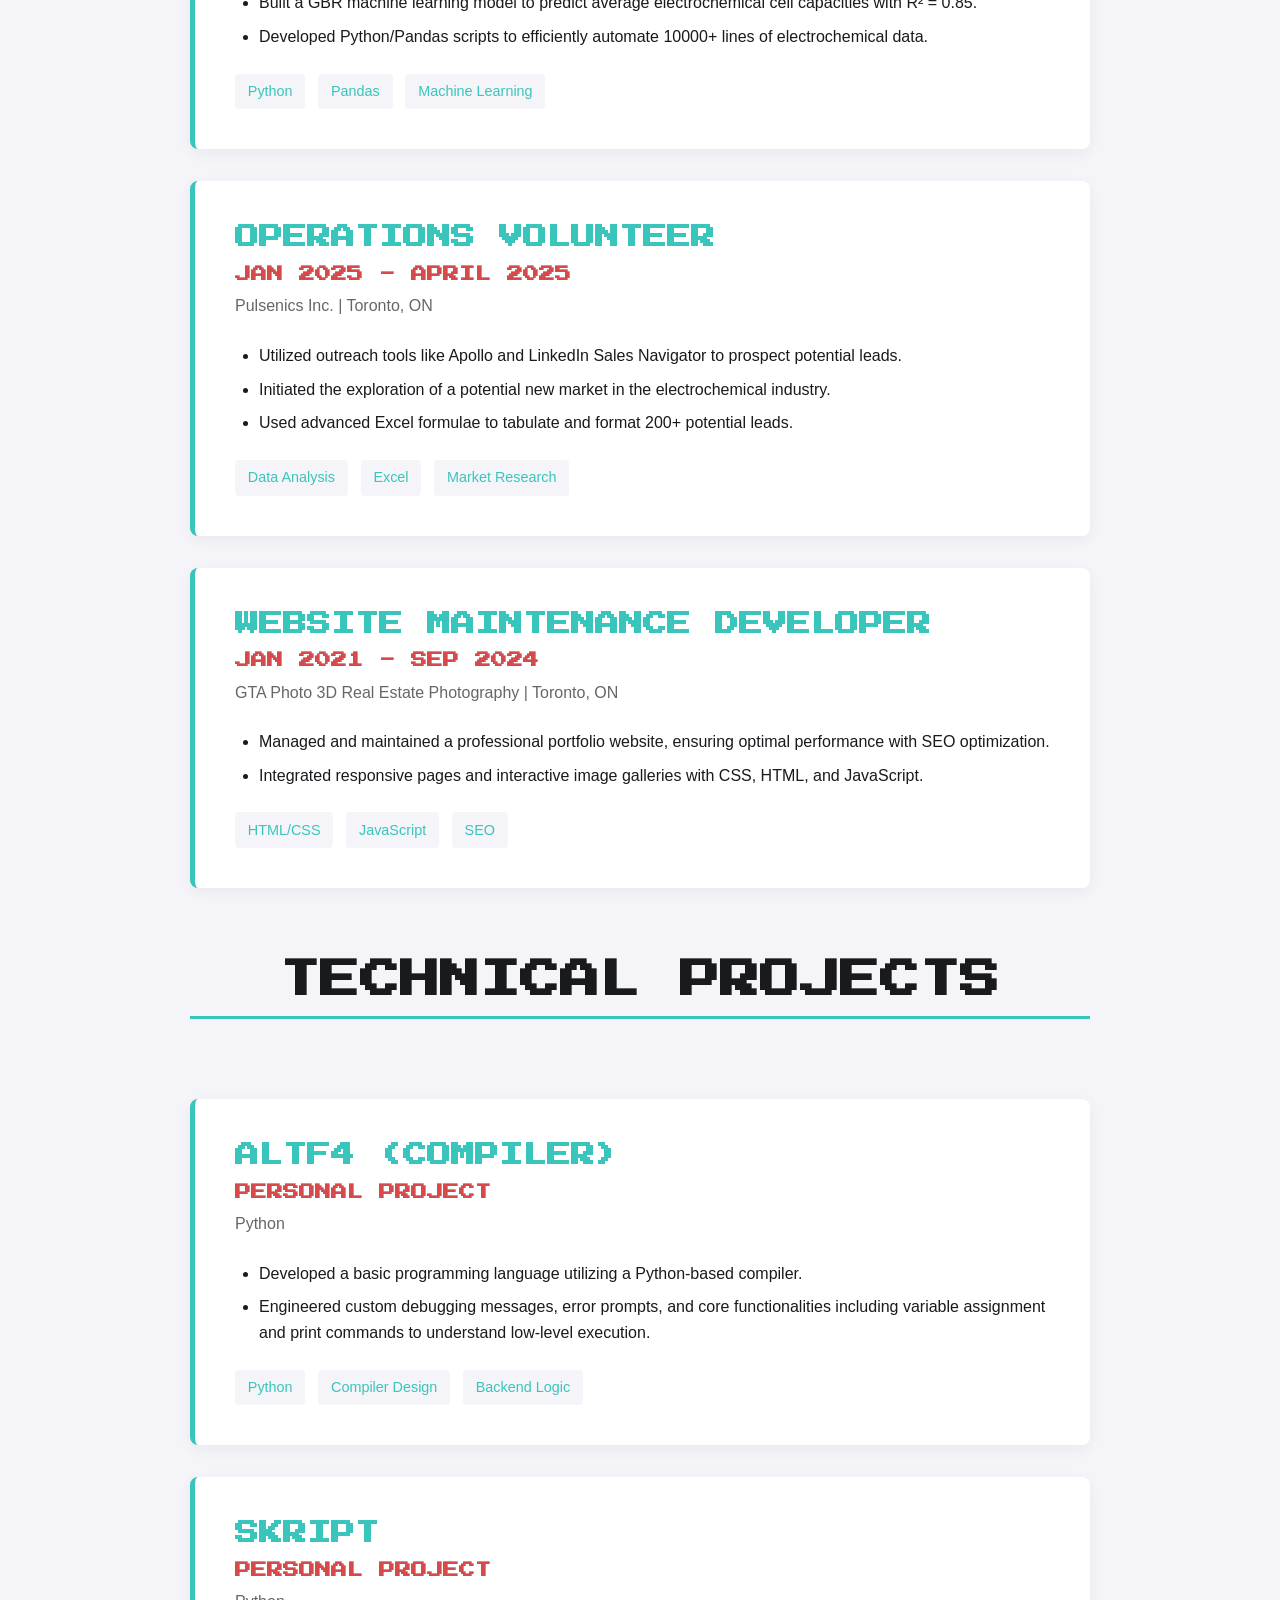
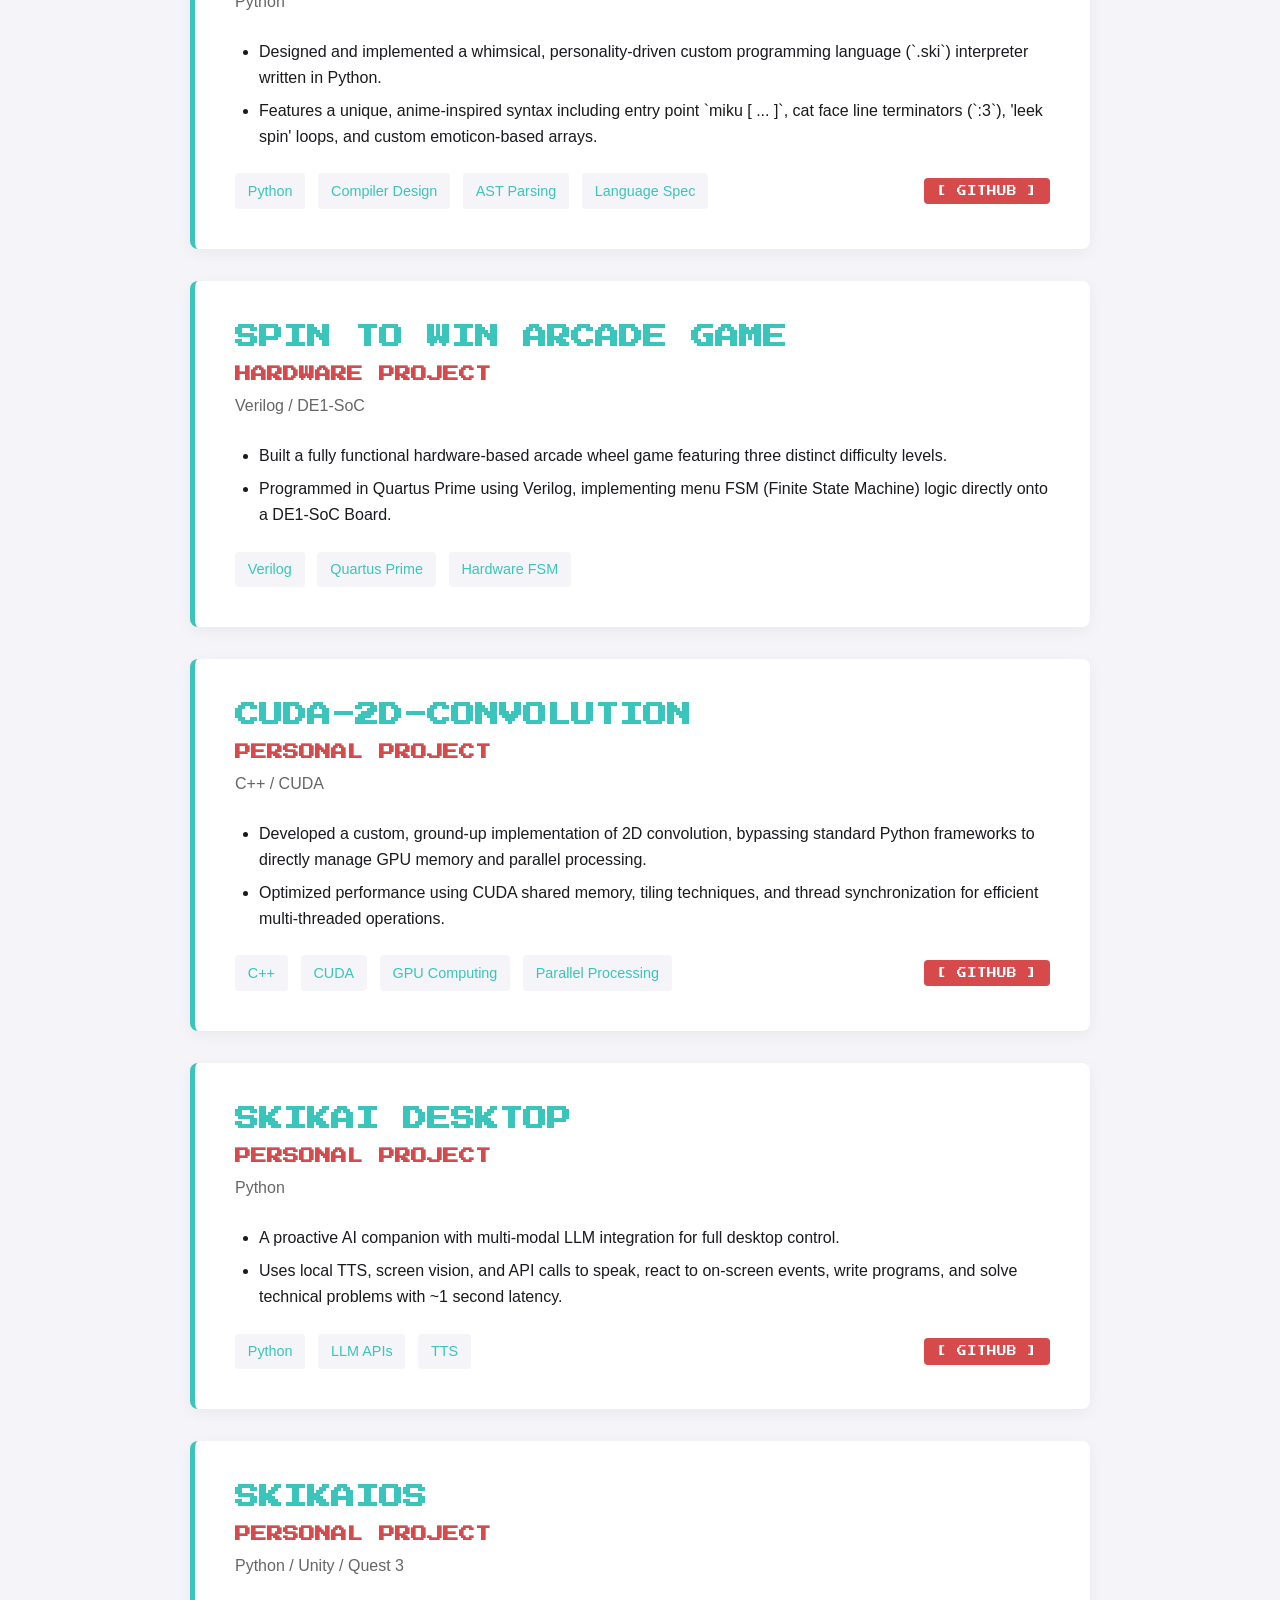
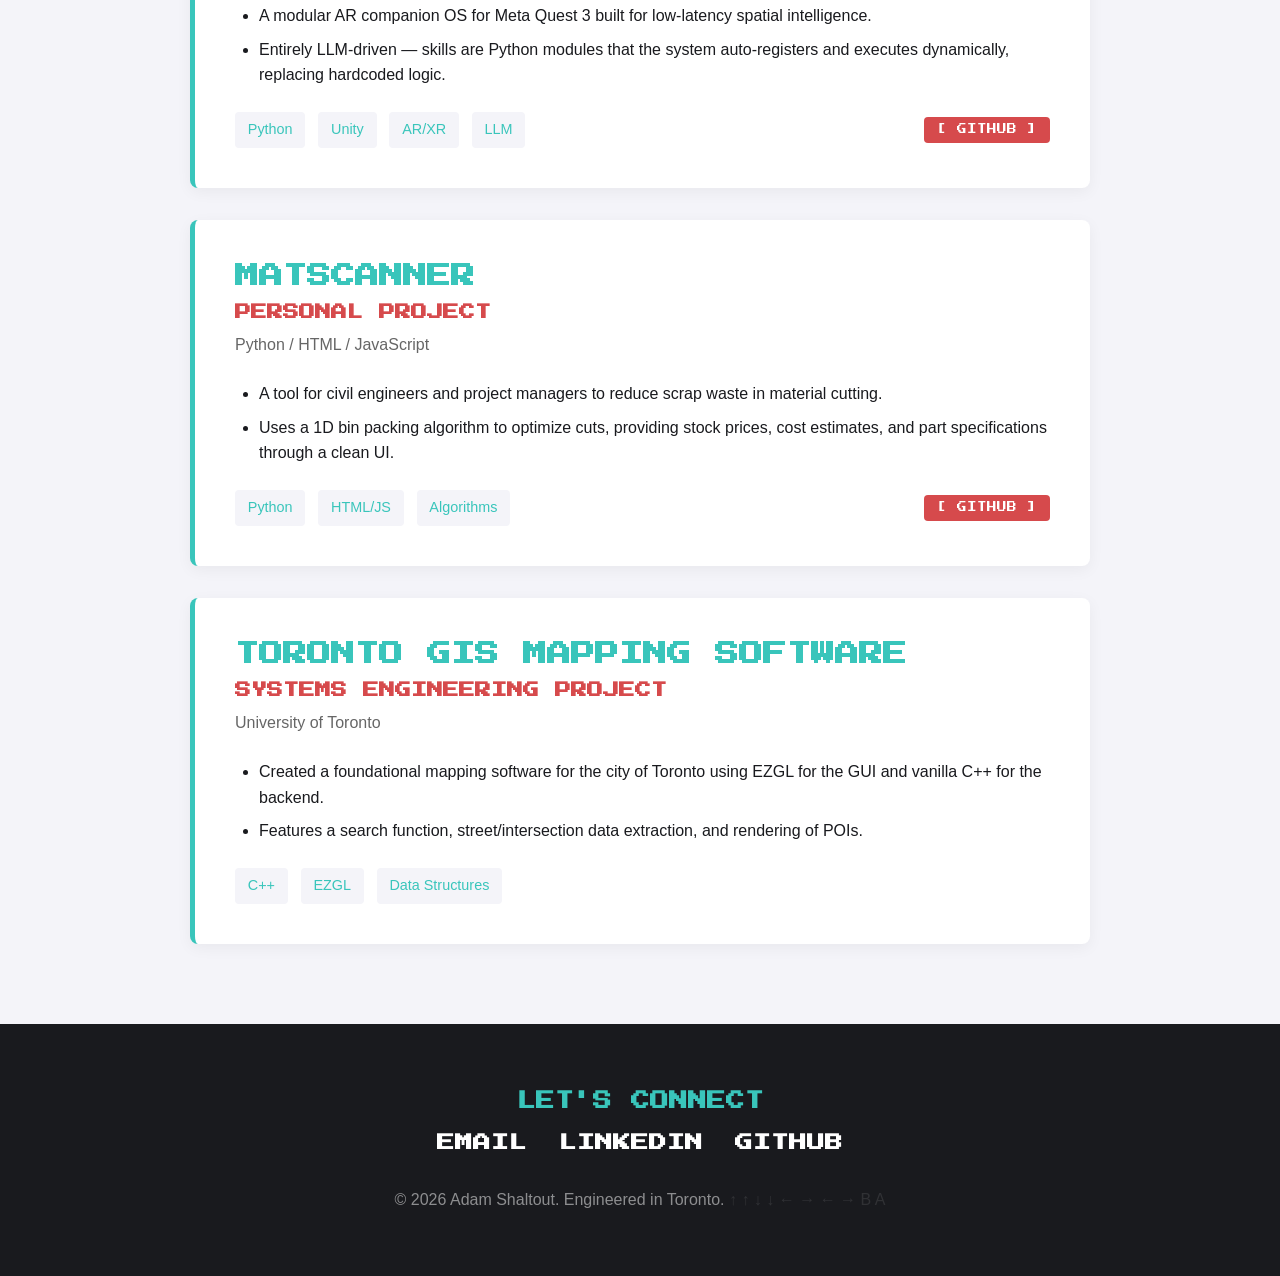
==== commit be5c4503: "Update Pulsenics experience details" ====
--- a/index.html
+++ b/index.html
@@ -38,15 +38,15 @@
             <div class="experience-card hidden">
                 <div class="exp-header">
                     <h3 class="accent-text">Applied AI/ML Engineering Intern</h3>
-                    <span class="exp-date">May 2026 - Present</span>
+                    <span class="exp-date">May 2026 - Aug 2026</span>
                 </div>
                 <h4>Pulsenics Inc. | Toronto, ON</h4>
                 <ul>
-                    <li>Automated the end-to-end account generation process with n8n, Docker, and the Claude API, replacing a fully manual workflow for the ops team and saving 40+ hours per week.</li>
-                    <li>Engineered web scrapers (Exa AI, Apify, Adzuna APIs) feeding a Next.js/Supabase pipeline, automating targeted account and lead discovery for 500+ accounts.</li>
-                </ul>
-                <div class="tech-tags">
-                    <span>AI/ML</span><span>n8n</span><span>Docker</span><span>Claude API</span><span>Next.js</span><span>Supabase</span>
+                    <li>Automated the end-to-end account generation process with n8n, Docker, and the Claude API, replacing a fully manual workflow for the ops team and saving 18+ hours per week.</li>
+                    <li>Engineered web scrapers (Exa AI, Apify, Adzuna APIs) feeding a Node.js/Supabase pipeline, automating targeted account and lead discovery for 500+ accounts.</li>
+                </ul>
+                <div class="tech-tags">
+                    <span>AI/ML</span><span>n8n</span><span>Docker</span><span>Claude API</span><span>Node.js</span><span>Supabase</span>
                 </div>
             </div>
 
@@ -58,7 +58,7 @@
                 <h4>Pulsenics Inc. | Toronto, ON</h4>
                 <ul>
                     <li>Developed an automated DRT (Distribution of Relaxation Times) analysis application using Python.</li>
-                    <li>Built a GBR machine learning model to predict average electrochemical cell capacities with an accuracy of 85%+.</li>
+                    <li>Built a GBR machine learning model to predict average electrochemical cell capacities with R² = 0.85.</li>
                     <li>Developed Python/Pandas scripts to efficiently automate 10000+ lines of electrochemical data.</li>
                 </ul>
                 <div class="tech-tags">
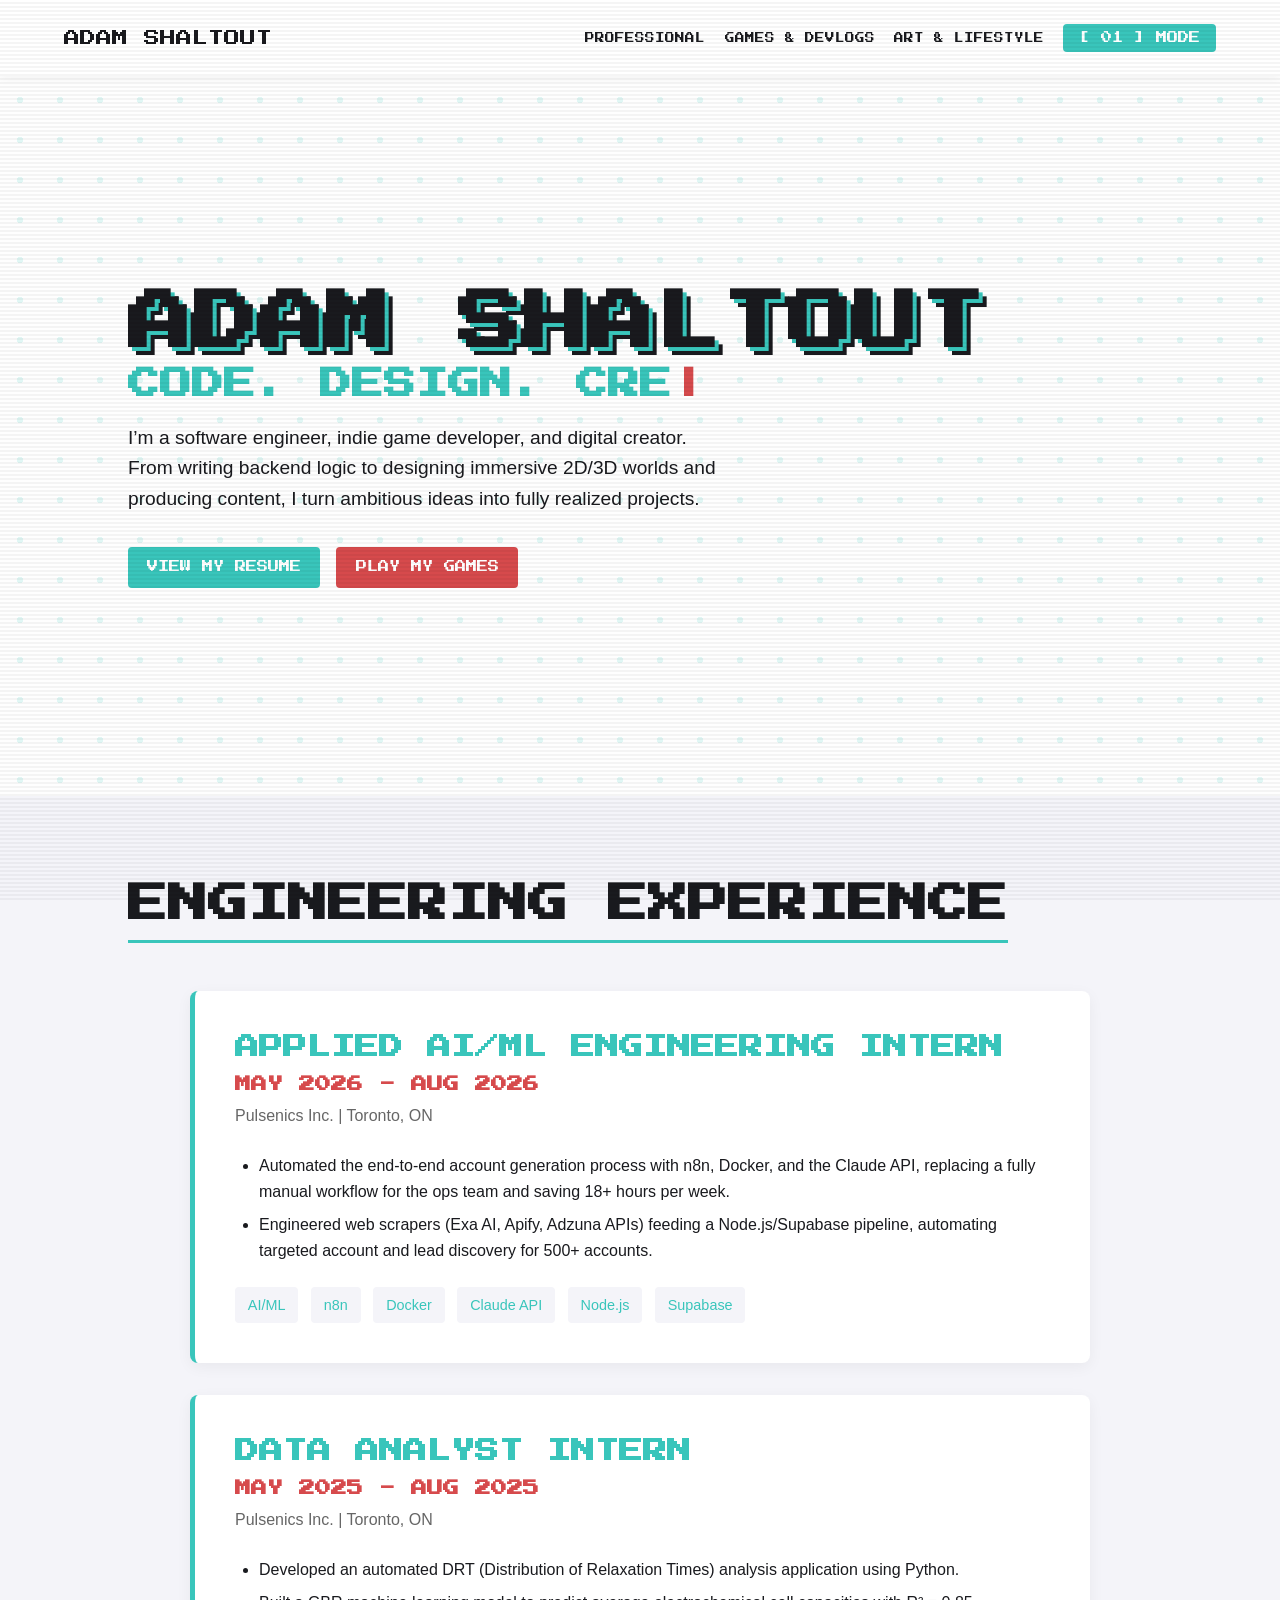
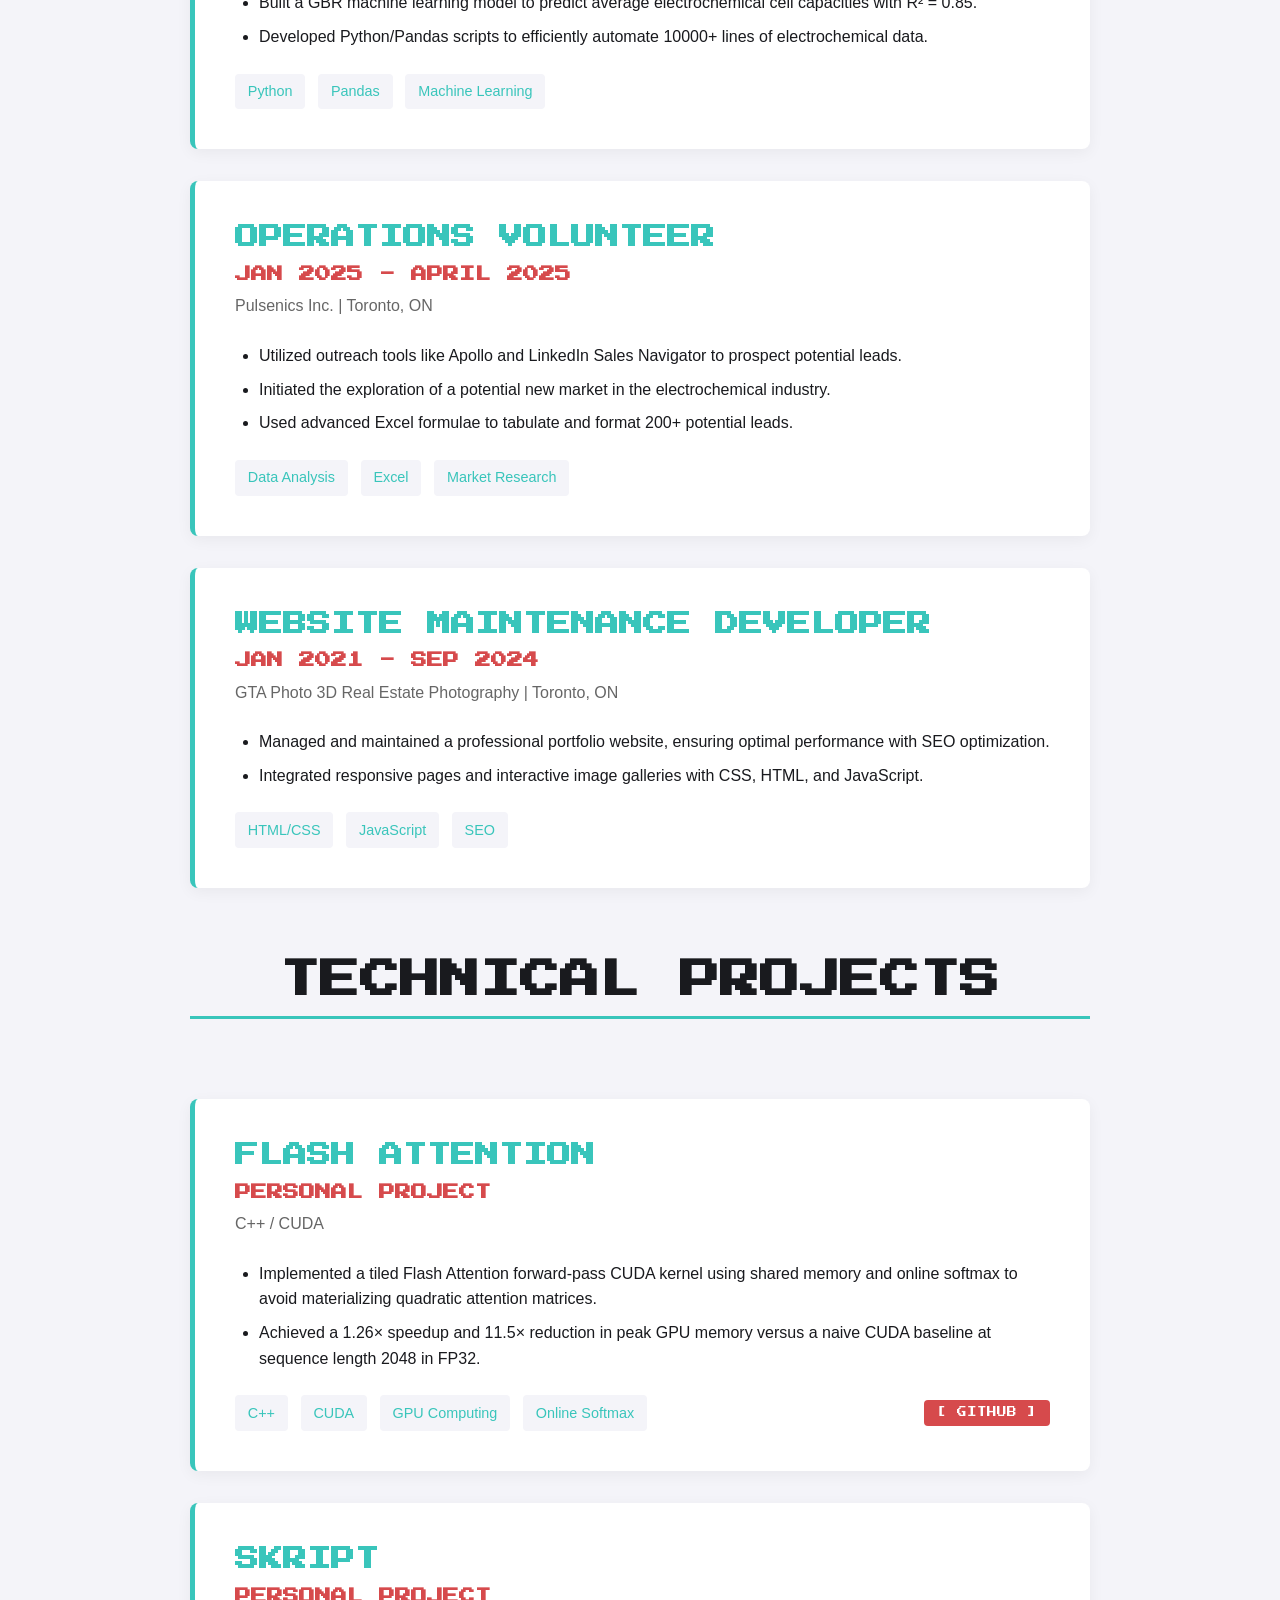
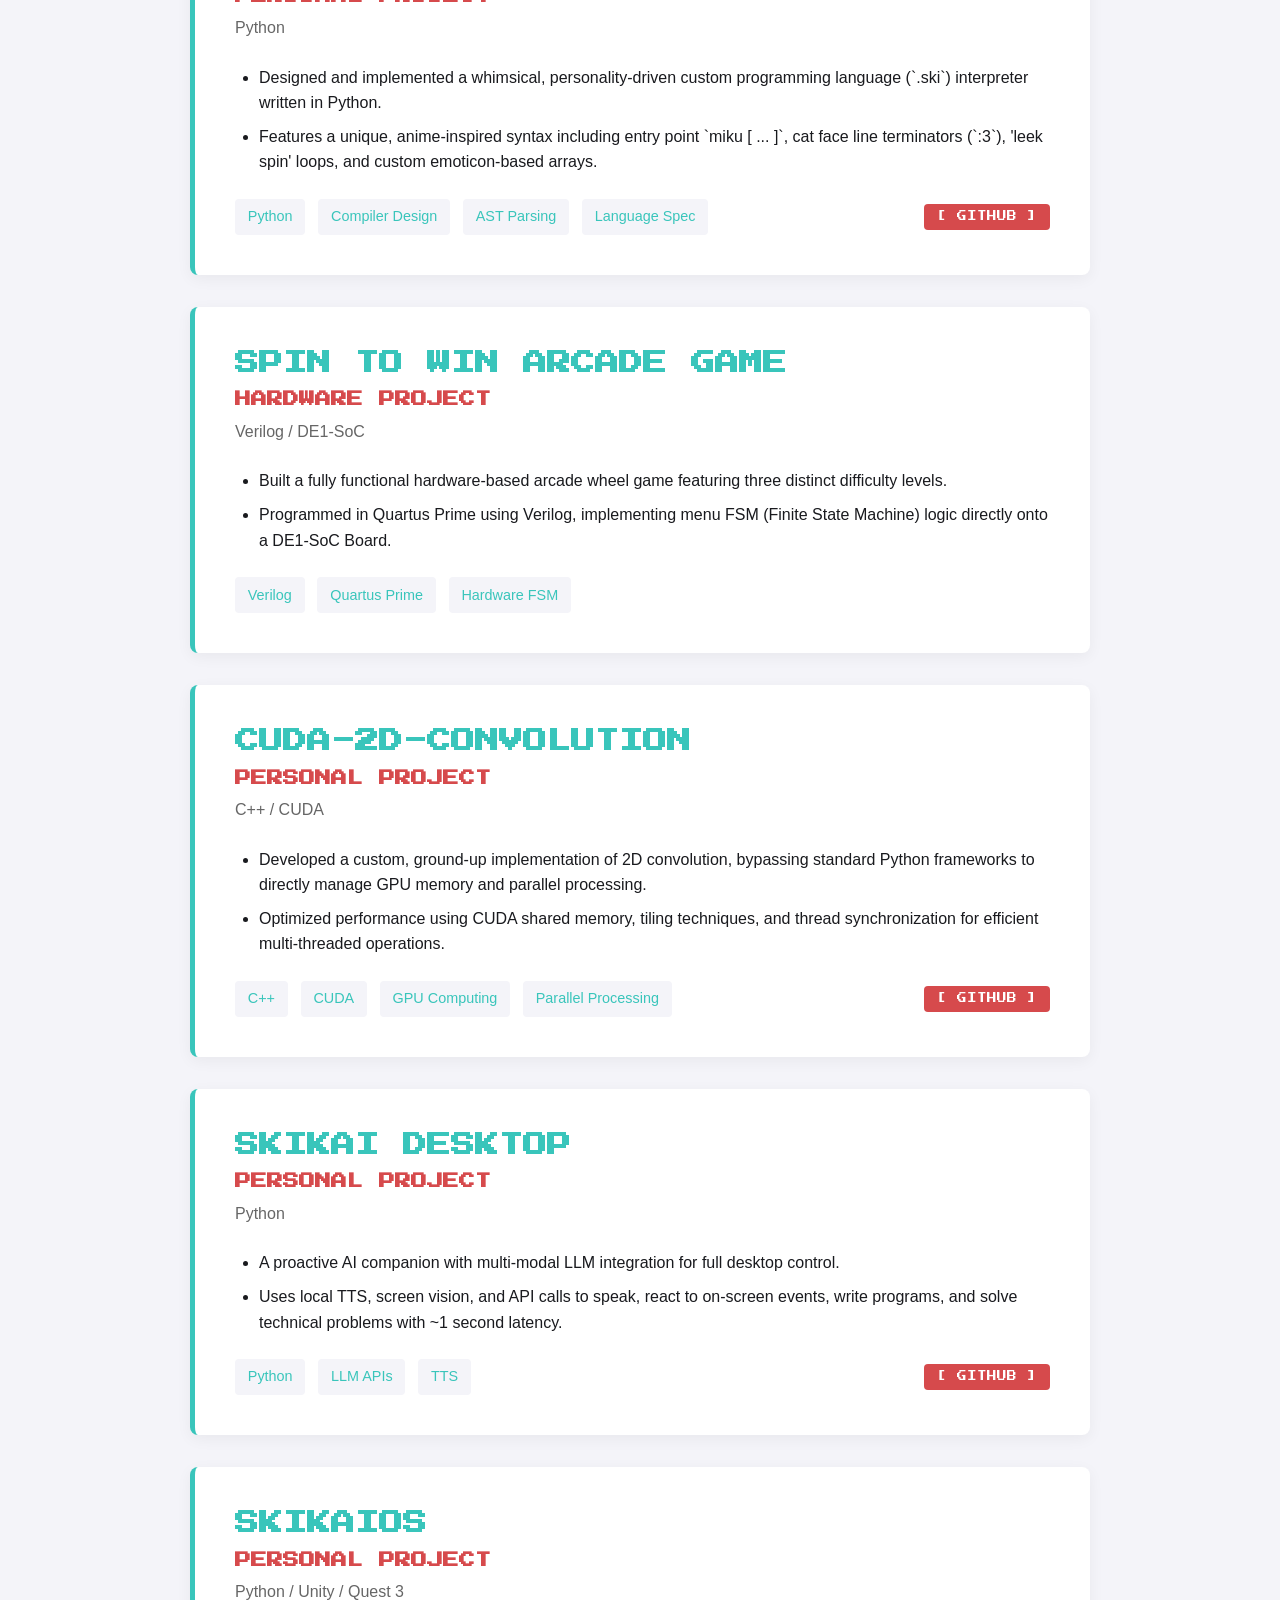
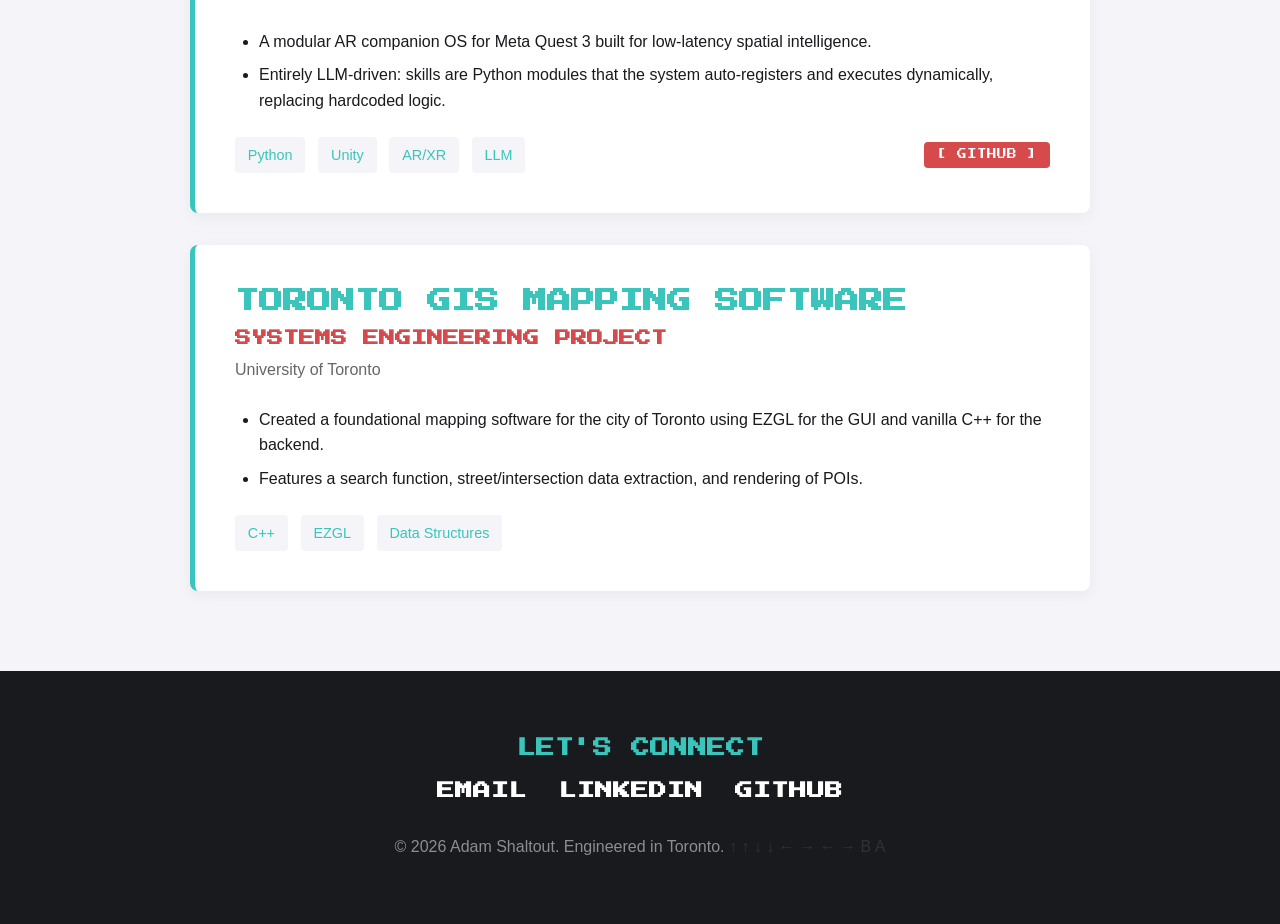
==== commit 646d2a64: "Refresh technical projects" ====
--- a/index.html
+++ b/index.html
@@ -101,16 +101,19 @@
 
             <div class="experience-card hidden">
                 <div class="exp-header">
-                    <h3 class="accent-text">Altf4 (Compiler)</h3>
-                    <span class="exp-date">Personal Project</span>
-                </div>
-                <h4>Python</h4>
-                <ul>
-                    <li>Developed a basic programming language utilizing a Python-based compiler.</li>
-                    <li>Engineered custom debugging messages, error prompts, and core functionalities including variable assignment and print commands to understand low-level execution.</li>
-                </ul>
-                <div class="tech-tags">
-                    <span>Python</span><span>Compiler Design</span><span>Backend Logic</span>
+                    <h3 class="accent-text">Flash Attention</h3>
+                    <span class="exp-date">Personal Project</span>
+                </div>
+                <h4>C++ / CUDA</h4>
+                <ul>
+                    <li>Implemented a tiled Flash Attention forward-pass CUDA kernel using shared memory and online softmax to avoid materializing quadratic attention matrices.</li>
+                    <li>Achieved a 1.26× speedup and 11.5× reduction in peak GPU memory versus a naive CUDA baseline at sequence length 2048 in FP32.</li>
+                </ul>
+                <div style="display: flex; justify-content: space-between; align-items: center; flex-wrap: wrap; gap: 1rem; margin-top: 1rem;">
+                    <div class="tech-tags">
+                        <span>C++</span><span>CUDA</span><span>GPU Computing</span><span>Online Softmax</span>
+                    </div>
+                    <a href="https://github.com/dimos1234/Flash-Attention" target="_blank" class="btn secondary-btn" style="padding: 0.4rem 0.8rem; font-size: 0.6rem;">[ GitHub ]</a>
                 </div>
             </div>
 
@@ -191,31 +194,13 @@
                 <h4>Python / Unity / Quest 3</h4>
                 <ul>
                     <li>A modular AR companion OS for Meta Quest 3 built for low-latency spatial intelligence.</li>
-                    <li>Entirely LLM-driven — skills are Python modules that the system auto-registers and executes dynamically, replacing hardcoded logic.</li>
+                    <li>Entirely LLM-driven: skills are Python modules that the system auto-registers and executes dynamically, replacing hardcoded logic.</li>
                 </ul>
                 <div style="display: flex; justify-content: space-between; align-items: center; flex-wrap: wrap; gap: 1rem; margin-top: 1rem;">
                     <div class="tech-tags">
                         <span>Python</span><span>Unity</span><span>AR/XR</span><span>LLM</span>
                     </div>
                     <a href="https://github.com/dimos1234/SkikaiOS" target="_blank" class="btn secondary-btn" style="padding: 0.4rem 0.8rem; font-size: 0.6rem;">[ GitHub ]</a>
-                </div>
-            </div>
-
-            <div class="experience-card hidden">
-                <div class="exp-header">
-                    <h3 class="accent-text">MatScanner</h3>
-                    <span class="exp-date">Personal Project</span>
-                </div>
-                <h4>Python / HTML / JavaScript</h4>
-                <ul>
-                    <li>A tool for civil engineers and project managers to reduce scrap waste in material cutting.</li>
-                    <li>Uses a 1D bin packing algorithm to optimize cuts, providing stock prices, cost estimates, and part specifications through a clean UI.</li>
-                </ul>
-                <div style="display: flex; justify-content: space-between; align-items: center; flex-wrap: wrap; gap: 1rem; margin-top: 1rem;">
-                    <div class="tech-tags">
-                        <span>Python</span><span>HTML/JS</span><span>Algorithms</span>
-                    </div>
-                    <a href="https://github.com/dimos1234/MatScanner" target="_blank" class="btn secondary-btn" style="padding: 0.4rem 0.8rem; font-size: 0.6rem;">[ GitHub ]</a>
                 </div>
             </div>
 
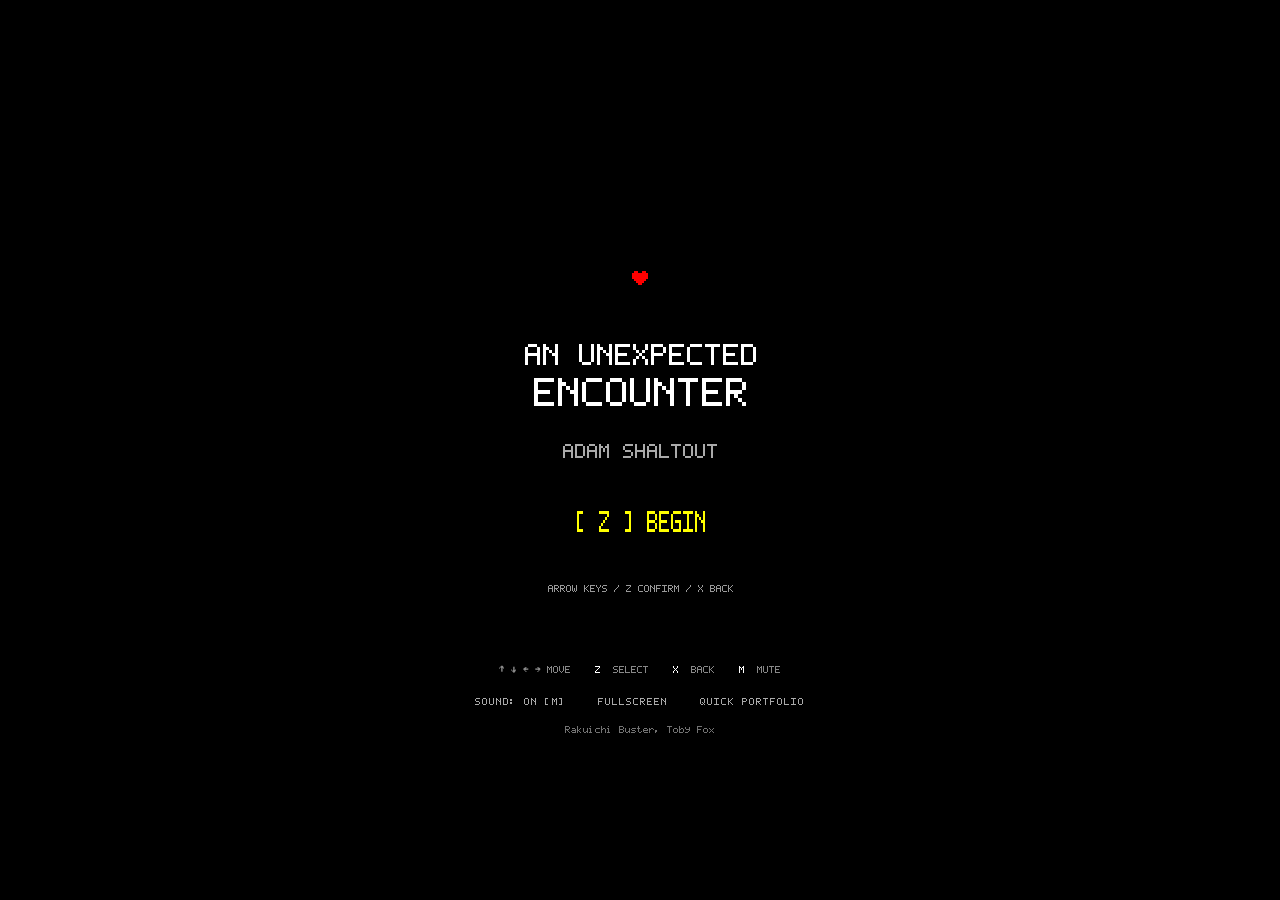
==== commit a2d6a0c1: "Launch pixel battle portfolio with music and keyboard audio controls" ====
--- a/index.html
+++ b/index.html
@@ -1,242 +1,25 @@
-<!DOCTYPE html>
+<!doctype html>
 <html lang="en">
 <head>
-    <meta charset="UTF-8">
-    <meta name="viewport" content="width=device-width, initial-scale=1.0">
-    <title>Adam Shaltout | Software Engineer</title>
-    <link rel="stylesheet" href="styles.css">
-    <link href="https://fonts.googleapis.com/css2?family=Press+Start+2P&display=swap" rel="stylesheet">
+<meta charset="utf-8"><meta name="viewport" content="width=device-width,initial-scale=1"><meta name="color-scheme" content="dark">
+<meta name="description" content="Adam Shaltout: software engineering, CUDA, indie games and digital art. A playable pixel-art portfolio.">
+<title>Adam Shaltout | An Unexpected Encounter</title>
+<link rel="stylesheet" href="styles.css"><link rel="preload" href="assets/battle/soul-mono.ttf" as="font" type="font/ttf" crossorigin>
+<script type="module" src="script.js"></script>
 </head>
 <body>
-
-    <nav class="navbar">
-        <div class="logo">Adam Shaltout</div>
-        <ul class="nav-links">
-            <li><a href="index.html">Professional</a></li>
-            <li><a href="games.html">Games & Devlogs</a></li>
-            <li><a href="creative.html">Art & Lifestyle</a></li>
-            <li><button id="vocal-toggle" class="btn primary-btn" style="padding: 0.4rem 1rem;">[ 01 ] Mode</button></li>
-        </ul>
-    </nav>
-
-    <header class="hero" id="hub">
-        <div class="hero-content">
-            <h1>Adam Shaltout</h1>
-            <h2 class="accent-text cursor" id="typewriter"></h2>
-            <p>I’m a software engineer, indie game developer, and digital creator. From writing backend logic to designing immersive 2D/3D worlds and producing content, I turn ambitious ideas into fully realized projects.</p>
-            <div class="hero-buttons">
-                <a href="#engineering" class="btn primary-btn">View My Resume</a>
-                <a href="games.html" class="btn secondary-btn">Play My Games</a>
-            </div>
-        </div>
-    </header>
-
-    <section class="section alt-bg" id="engineering">
-        <h2 class="section-title hidden">Engineering Experience</h2>
-        <div class="experience-container">
-            
-            <div class="experience-card hidden">
-                <div class="exp-header">
-                    <h3 class="accent-text">Applied AI/ML Engineering Intern</h3>
-                    <span class="exp-date">May 2026 - Aug 2026</span>
-                </div>
-                <h4>Pulsenics Inc. | Toronto, ON</h4>
-                <ul>
-                    <li>Automated the end-to-end account generation process with n8n, Docker, and the Claude API, replacing a fully manual workflow for the ops team and saving 18+ hours per week.</li>
-                    <li>Engineered web scrapers (Exa AI, Apify, Adzuna APIs) feeding a Node.js/Supabase pipeline, automating targeted account and lead discovery for 500+ accounts.</li>
-                </ul>
-                <div class="tech-tags">
-                    <span>AI/ML</span><span>n8n</span><span>Docker</span><span>Claude API</span><span>Node.js</span><span>Supabase</span>
-                </div>
-            </div>
-
-            <div class="experience-card hidden">
-                <div class="exp-header">
-                    <h3 class="accent-text">Data Analyst Intern</h3>
-                    <span class="exp-date">May 2025 - Aug 2025</span>
-                </div>
-                <h4>Pulsenics Inc. | Toronto, ON</h4>
-                <ul>
-                    <li>Developed an automated DRT (Distribution of Relaxation Times) analysis application using Python.</li>
-                    <li>Built a GBR machine learning model to predict average electrochemical cell capacities with R² = 0.85.</li>
-                    <li>Developed Python/Pandas scripts to efficiently automate 10000+ lines of electrochemical data.</li>
-                </ul>
-                <div class="tech-tags">
-                    <span>Python</span><span>Pandas</span><span>Machine Learning</span>
-                </div>
-            </div>
-
-            <div class="experience-card hidden">
-                <div class="exp-header">
-                    <h3 class="accent-text">Operations Volunteer</h3>
-                    <span class="exp-date">Jan 2025 - April 2025</span>
-                </div>
-                <h4>Pulsenics Inc. | Toronto, ON</h4>
-                <ul>
-                    <li>Utilized outreach tools like Apollo and LinkedIn Sales Navigator to prospect potential leads.</li>
-                    <li>Initiated the exploration of a potential new market in the electrochemical industry.</li>
-                    <li>Used advanced Excel formulae to tabulate and format 200+ potential leads.</li>
-                </ul>
-                <div class="tech-tags">
-                    <span>Data Analysis</span><span>Excel</span><span>Market Research</span>
-                </div>
-            </div>
-
-            <div class="experience-card hidden">
-                <div class="exp-header">
-                    <h3 class="accent-text">Website Maintenance Developer</h3>
-                    <span class="exp-date">Jan 2021 - Sep 2024</span>
-                </div>
-                <h4>GTA Photo 3D Real Estate Photography | Toronto, ON</h4>
-                <ul>
-                    <li>Managed and maintained a professional portfolio website, ensuring optimal performance with SEO optimization.</li>
-                    <li>Integrated responsive pages and interactive image galleries with CSS, HTML, and JavaScript.</li>
-                </ul>
-                <div class="tech-tags">
-                    <span>HTML/CSS</span><span>JavaScript</span><span>SEO</span>
-                </div>
-            </div>
-
-            <h2 class="section-title hidden" style="margin-top: 2rem;">Technical Projects</h2>
-
-            <div class="experience-card hidden">
-                <div class="exp-header">
-                    <h3 class="accent-text">Flash Attention</h3>
-                    <span class="exp-date">Personal Project</span>
-                </div>
-                <h4>C++ / CUDA</h4>
-                <ul>
-                    <li>Implemented a tiled Flash Attention forward-pass CUDA kernel using shared memory and online softmax to avoid materializing quadratic attention matrices.</li>
-                    <li>Achieved a 1.26× speedup and 11.5× reduction in peak GPU memory versus a naive CUDA baseline at sequence length 2048 in FP32.</li>
-                </ul>
-                <div style="display: flex; justify-content: space-between; align-items: center; flex-wrap: wrap; gap: 1rem; margin-top: 1rem;">
-                    <div class="tech-tags">
-                        <span>C++</span><span>CUDA</span><span>GPU Computing</span><span>Online Softmax</span>
-                    </div>
-                    <a href="https://github.com/dimos1234/Flash-Attention" target="_blank" class="btn secondary-btn" style="padding: 0.4rem 0.8rem; font-size: 0.6rem;">[ GitHub ]</a>
-                </div>
-            </div>
-
-            <div class="experience-card hidden">
-                <div class="exp-header">
-                    <h3 class="accent-text">Skript</h3>
-                    <span class="exp-date">Personal Project</span>
-                </div>
-                <h4>Python</h4>
-                <ul>
-                    <li>Designed and implemented a whimsical, personality-driven custom programming language (`.ski`) interpreter written in Python.</li>
-                    <li>Features a unique, anime-inspired syntax including entry point `miku [ ... ]`, cat face line terminators (`:3`), 'leek spin' loops, and custom emoticon-based arrays.</li>
-                </ul>
-                <div style="display: flex; justify-content: space-between; align-items: center; flex-wrap: wrap; gap: 1rem; margin-top: 1rem;">
-                    <div class="tech-tags">
-                        <span>Python</span><span>Compiler Design</span><span>AST Parsing</span><span>Language Spec</span>
-                    </div>
-                    <a href="https://github.com/dimos1234/Skript" target="_blank" class="btn secondary-btn" style="padding: 0.4rem 0.8rem; font-size: 0.6rem;">[ GitHub ]</a>
-                </div>
-            </div>
-
-            <div class="experience-card hidden">
-                <div class="exp-header">
-                    <h3 class="accent-text">Spin to Win Arcade Game</h3>
-                    <span class="exp-date">Hardware Project</span>
-                </div>
-                <h4>Verilog / DE1-SoC</h4>
-                <ul>
-                    <li>Built a fully functional hardware-based arcade wheel game featuring three distinct difficulty levels.</li>
-                    <li>Programmed in Quartus Prime using Verilog, implementing menu FSM (Finite State Machine) logic directly onto a DE1-SoC Board.</li>
-                </ul>
-                <div class="tech-tags">
-                    <span>Verilog</span><span>Quartus Prime</span><span>Hardware FSM</span>
-                </div>
-            </div>
-
-            <div class="experience-card hidden">
-                <div class="exp-header">
-                    <h3 class="accent-text">CUDA-2D-Convolution</h3>
-                    <span class="exp-date">Personal Project</span>
-                </div>
-                <h4>C++ / CUDA</h4>
-                <ul>
-                    <li>Developed a custom, ground-up implementation of 2D convolution, bypassing standard Python frameworks to directly manage GPU memory and parallel processing.</li>
-                    <li>Optimized performance using CUDA shared memory, tiling techniques, and thread synchronization for efficient multi-threaded operations.</li>
-                </ul>
-                <div style="display: flex; justify-content: space-between; align-items: center; flex-wrap: wrap; gap: 1rem; margin-top: 1rem;">
-                    <div class="tech-tags">
-                        <span>C++</span><span>CUDA</span><span>GPU Computing</span><span>Parallel Processing</span>
-                    </div>
-                    <a href="https://github.com/dimos1234/CUDA-2D-Convolution" target="_blank" class="btn secondary-btn" style="padding: 0.4rem 0.8rem; font-size: 0.6rem;">[ GitHub ]</a>
-                </div>
-            </div>
-
-            <div class="experience-card hidden">
-                <div class="exp-header">
-                    <h3 class="accent-text">Skikai Desktop</h3>
-                    <span class="exp-date">Personal Project</span>
-                </div>
-                <h4>Python</h4>
-                <ul>
-                    <li>A proactive AI companion with multi-modal LLM integration for full desktop control.</li>
-                    <li>Uses local TTS, screen vision, and API calls to speak, react to on-screen events, write programs, and solve technical problems with ~1 second latency.</li>
-                </ul>
-                <div style="display: flex; justify-content: space-between; align-items: center; flex-wrap: wrap; gap: 1rem; margin-top: 1rem;">
-                    <div class="tech-tags">
-                        <span>Python</span><span>LLM APIs</span><span>TTS</span>
-                    </div>
-                    <a href="https://github.com/dimos1234/Skikai-Dektop" target="_blank" class="btn secondary-btn" style="padding: 0.4rem 0.8rem; font-size: 0.6rem;">[ GitHub ]</a>
-                </div>
-            </div>
-
-            <div class="experience-card hidden">
-                <div class="exp-header">
-                    <h3 class="accent-text">SkikaiOS</h3>
-                    <span class="exp-date">Personal Project</span>
-                </div>
-                <h4>Python / Unity / Quest 3</h4>
-                <ul>
-                    <li>A modular AR companion OS for Meta Quest 3 built for low-latency spatial intelligence.</li>
-                    <li>Entirely LLM-driven: skills are Python modules that the system auto-registers and executes dynamically, replacing hardcoded logic.</li>
-                </ul>
-                <div style="display: flex; justify-content: space-between; align-items: center; flex-wrap: wrap; gap: 1rem; margin-top: 1rem;">
-                    <div class="tech-tags">
-                        <span>Python</span><span>Unity</span><span>AR/XR</span><span>LLM</span>
-                    </div>
-                    <a href="https://github.com/dimos1234/SkikaiOS" target="_blank" class="btn secondary-btn" style="padding: 0.4rem 0.8rem; font-size: 0.6rem;">[ GitHub ]</a>
-                </div>
-            </div>
-
-            <div class="experience-card hidden">
-                <div class="exp-header">
-                    <h3 class="accent-text">Toronto GIS Mapping Software</h3>
-                    <span class="exp-date">Systems Engineering Project</span>
-                </div>
-                <h4>University of Toronto</h4>
-                <ul>
-                    <li>Created a foundational mapping software for the city of Toronto using EZGL for the GUI and vanilla C++ for the backend.</li>
-                    <li>Features a search function, street/intersection data extraction, and rendering of POIs.</li>
-                </ul>
-                <div class="tech-tags">
-                    <span>C++</span><span>EZGL</span><span>Data Structures</span>
-                </div>
-            </div>
-
-        </div>
-    </section>
-
-    <footer class="site-footer">
-        <div class="footer-content">
-            <h3 class="accent-text" style="margin-bottom: 1rem;">Let's Connect</h3>
-            <div class="social-links">
-                <a href="mailto:adam.shaltout@mail.utoronto.ca" class="footer-link">Email</a>
-                <a href="https://www.linkedin.com/in/adam-shaltout-59a3a9332/" target="_blank" class="footer-link">LinkedIn</a>
-                <a href="https://github.com/dimos1234" target="_blank" class="footer-link">GitHub</a>
-            </div>
-            <p style="margin-top: 2rem; opacity: 0.5;">
-                &copy; 2026 Adam Shaltout. Engineered in Toronto. 
-                <span style="cursor: help; opacity: 0.2;" title="↑ ↑ ↓ ↓ ← → ← → B A"> ↑ ↑ ↓ ↓ ← → ← → B A</span>
-            </p>
-        </div>
-    </footer>
-    <script src="script.js"></script>
-
+<main>
+<h1 class="sr-only">Adam Shaltout: a playable portfolio</h1>
+<div id="screen-wrap"><canvas id="battle" width="640" height="480" tabindex="0" role="img" aria-label="A pixel-art battle with Adam Shaltout. Arrow keys move, Z confirms, X goes back."></canvas><nav id="accessible-menu" aria-label="Current battle options"></nav></div>
+<p id="status" role="status" aria-live="polite" class="sr-only">Loading Adam's portfolio.</p>
+<p class="key-guide">↑ ↓ ← → MOVE <span>Z</span> SELECT <span>X</span> BACK <span>M</span> MUTE</p>
+<div class="utilities"><button id="sound" type="button" aria-pressed="true">SOUND: ON [M]</button><button id="fullscreen" type="button">FULLSCREEN</button><button id="quick" type="button">QUICK PORTFOLIO</button></div>
+<p class="song-credit">Rakuichi Buster, Toby Fox</p>
+<audio id="battle-music" src="assets/audio/rakuichi-buster.m4a" loop preload="auto"></audio>
+<div class="touch-controls" aria-label="Touch controls"><div class="dpad"><button data-key="ArrowUp" aria-label="Up">↑</button><button data-key="ArrowLeft" aria-label="Left">←</button><button data-key="ArrowDown" aria-label="Down">↓</button><button data-key="ArrowRight" aria-label="Right">→</button></div><button class="touch-action" data-key="x" aria-label="Back">X</button><button class="touch-action" data-key="z" aria-label="Select">Z</button></div>
+<p id="load-error" hidden>Something could not load. <button id="retry" type="button">RETRY</button> <button id="fallback" type="button">READ PORTFOLIO</button></p>
+<noscript><p>This encounter uses JavaScript. Visit <a href="https://github.com/dimos1234">Adam's GitHub</a> or <a href="mailto:adam.shaltout@mail.utoronto.ca">email Adam</a>.</p></noscript>
+</main>
+<dialog id="reader" aria-labelledby="reader-title"><div class="reader-header"><h2 id="reader-title">Adam Shaltout</h2><button id="reader-close" type="button" aria-label="Close portfolio">X CLOSE</button></div><div id="reader-content"></div></dialog>
 </body>
 </html>
--- a/styles.css
+++ b/styles.css
@@ -1,559 +1,17 @@
-/* --- Core Variables (The Cyber-Pop Palette) --- */
-/* --- Core Variables (The Cyber-Pop Palette) --- */
-/* top of styles.css */
-/* --- Variable Animation Magic --- */
-@property --accent-teal {
-    syntax: "<color>";
-    inherits: true;
-    initial-value: #39C5BB;
-}
-
-@property --action-red {
-    syntax: "<color>";
-    inherits: true;
-    initial-value: #D64A4C;
-}
-
-/* Add the transition directly to the root where the variables live */
-:root {
-    transition: --accent-teal 4s ease-in-out, --action-red 4s ease-in-out;
-}
-:root {
-    --bg-main: #FFFFFF;        
-    --bg-alt: #F4F4F9;         
-    --text-main: #191A1E;      
-    --accent-teal: #39C5BB;    
-    --action-red: #D64A4C;     
-    --font-stack: 'Segoe UI', Tahoma, Geneva, Verdana, sans-serif;
-    --font-pixel: 'Press Start 2P', cursive; /* Added Pixel Font */
-}
-
-/* --- Resets & Typography --- */
-* {
-    margin: 0;
-    padding: 0;
-    box-sizing: border-box;
-}
-
-/* --- Rhythm Game Dot-Matrix & Arcade Background --- */
-body {
-    font-family: var(--font-stack);
-    color: var(--text-main);
-    line-height: 1.6;
-    
-    /* The Base Color */
-    background-color: var(--bg-alt);
-    
-    /* The Moving Polka Dots (Classic J-Pop/Idol Aesthetic) */
-    background-image: radial-gradient(var(--accent-teal) 3px, transparent 3px);
-    background-size: 40px 40px;
-    background-position: 0 0;
-    
-    /* The Animation */
-    animation: dotScroll 15s linear infinite;
-    
-    position: relative;
-
-    transition: background-color 4s ease-in-out, color 4s ease-in-out;
-}
-
-/* Whitewash Overlay: keeps the dots faded so your text stays readable */
-body::before {
-    content: "";
-    position: fixed;
-    top: 0; left: 0; right: 0; bottom: 0;
-    background-color: var(--bg-main);
-    opacity: 0.85; 
-    z-index: -1;
-}
-
-/* Retro Arcade CRT Scanlines */
-body::after {
-    content: "";
-    position: fixed;
-    top: 0; left: 0; right: 0; bottom: 0;
-    background: linear-gradient(
-        rgba(18, 16, 16, 0) 50%, 
-        rgba(0, 0, 0, 0.04) 50%
-    );
-    background-size: 100% 4px;
-    z-index: 9999;
-    pointer-events: none; /* Critical: lets your mouse click through the scanlines! */
-}
-
-@keyframes dotScroll {
-    0% { background-position: 0 0; }
-    100% { background-position: -40px -40px; }
-}
-
-/* Apply Pixel Font to UI Elements */
-h1, h2, h3, .logo, .nav-links a, .btn, .exp-date, .footer-link {
-    font-family: var(--font-pixel);
-    text-transform: uppercase;
-    line-height: 1.4;
-}
-
-.accent-text {
-    color: var(--accent-teal);
-}
-
-/* --- Navigation --- */
-.navbar {
-    display: flex;
-    justify-content: space-between;
-    align-items: center;
-    padding: 1.5rem 5%;
-    background-color: var(--bg-main);
-    box-shadow: 0 2px 10px rgba(0,0,0,0.05);
-    position: sticky;
-    top: 0;
-    z-index: 100;
-}
-
-.logo {
-    font-size: 1rem; /* Scaled down heavily for the wide pixel font */
-    color: var(--text-main);
-}
-
-.nav-links {
-    list-style: none;
-    display: flex;
-    gap: 1.2rem; /* Shrunk the gap from 2rem to 1.2rem */
-    align-items: center;
-}
-
-.nav-links a {
-    text-decoration: none;
-    color: var(--text-main);
-    font-size: 0.6rem; /* Shrunk from standard size to fit the horizontal row */
-    transition: color 0.3s;
-}
-
-.nav-links a:hover {
-    color: var(--accent-teal);
-}
-
-/* --- Sections & Layout --- */
-.section {
-    padding: 5rem 10%;
-}
-
-.alt-bg {
-    background-color: var(--bg-alt);
-}
-
-.section-title {
-    font-size: 2.5rem;
-    margin-bottom: 3rem;
-    text-align: center;
-    border-bottom: 3px solid var(--accent-teal);
-    display: inline-block;
-    padding-bottom: 0.5rem;
-}
-
-.grid-container {
-    display: grid;
-    grid-template-columns: repeat(auto-fit, minmax(300px, 1fr));
-    gap: 2rem;
-}
-
-/* --- Cards --- */
-.card {
-    background: var(--bg-main);
-    padding: 2rem;
-    border-radius: 8px;
-    box-shadow: 0 4px 6px rgba(0,0,0,0.05);
-    border-top: 4px solid var(--accent-teal);
-    transition: transform 0.3s, border-color 0.3s;
-}
-
-.card:hover, .experience-card:hover {
-    transform: translate(-6px, -6px); /* Snaps up and left */
-    border-color: var(--accent-teal);
-    /* The magic line: creates a hard, un-blurred pixel shadow */
-    box-shadow: 8px 8px 0px var(--accent-teal); 
-    transition: transform 0.1s, border-color 4s ease-in-out, box-shadow 4s ease-in-out;
-}
-
-.card h3 {
-    margin-bottom: 1rem;
-}
-
-.card p {
-    margin-bottom: 1.5rem;
-}
-
-/* --- Hero Section --- */
-.hero {
-    height: 80vh;
-    display: flex;
-    align-items: center;
-    padding: 0 10%;
-}
-
-.hero h1 {
-    font-size: 4rem;
-    line-height: 1.2;
-}
-
-.hero h2 {
-    font-size: 2rem;
-    margin-bottom: 1rem;
-}
-
-.hero p {
-    font-size: 1.2rem;
-    max-width: 600px;
-    margin-bottom: 2rem;
-}
-
-.hero-buttons {
-    display: flex;
-    gap: 1rem;
-}
-
-/* --- Buttons --- */
-/* --- Buttons --- */
-.btn {
-    padding: 0.8rem 1.2rem;
-    text-decoration: none;
-    font-size: 0.7rem; /* Explicitly scale down the button text */
-    border-radius: 4px;
-    transition: all 0.3s;
-    display: inline-block;
-    cursor: pointer;
-    border: none;
-}
-
-.primary-btn {
-    background-color: var(--accent-teal);
-    color: var(--bg-main);
-}
-
-.primary-btn:hover {
-    background-color: var(--text-main);
-}
-
-.secondary-btn {
-    background-color: var(--action-red);
-    color: var(--bg-main);
-}
-
-.secondary-btn:hover {
-    background-color: var(--text-main);
-}
-
-/* --- Timelines & Placeholders --- */
-.timeline-item {
-    margin-bottom: 2rem;
-    padding-left: 1.5rem;
-    border-left: 3px solid var(--accent-teal);
-}
-
-.video-placeholder, .art-placeholder {
-    width: 100%;
-    height: 200px;
-    background-color: #E0E0E0;
-    display: flex;
-    align-items: center;
-    justify-content: center;
-    color: #777;
-    font-style: italic;
-    border-radius: 4px;
-}
-
-/* --- Footer --- */
-footer {
-    text-align: center;
-    padding: 2rem;
-    background-color: var(--text-main);
-    color: var(--bg-main);
-}
-
-/* --- Upgraded Experience Cards --- */
-.experience-container {
-    display: flex;
-    flex-direction: column;
-    gap: 2rem;
-    max-width: 900px;
-    margin: 0 auto;
-}
-
-.experience-card {
-    background: var(--bg-main);
-    padding: 2.5rem;
-    border-radius: 8px;
-    box-shadow: 0 4px 15px rgba(0,0,0,0.05);
-    border-left: 5px solid var(--accent-teal);
-    transition: transform 0.3s;
-}
-
-.experience-card:hover {
-    transform: translateX(10px);
-}
-
-/* --- Upgraded Experience Cards --- */
-.exp-header {
-    display: flex;
-    flex-direction: column; /* Forces vertical stacking */
-    align-items: flex-start; /* Aligns everything to the left */
-    margin-bottom: 0.5rem;
-    gap: 0.5rem; /* Adds a clean gap between the title and the date */
-}
-
-.exp-header h3 {
-    font-size: 1.5rem;
-    margin: 0;
-}
-
-.exp-date {
-    font-weight: bold;
-    color: var(--action-red);
-}
-
-.experience-card h4 {
-    color: #666;
-    margin-bottom: 1.5rem;
-    font-weight: 500;
-}
-
-.experience-card ul {
-    margin-left: 1.5rem;
-    margin-bottom: 1.5rem;
-}
-
-.experience-card li {
-    margin-bottom: 0.5rem;
-}
-
-.tech-tags {
-    display: flex;
-    gap: 0.8rem;
-    flex-wrap: wrap;
-}
-
-.tech-tags span {
-    background-color: var(--bg-alt);
-    padding: 0.4rem 0.8rem;
-    border-radius: 4px;
-    font-size: 0.9rem;
-    font-weight: 500;
-    color: var(--accent-teal);
-}
-
-/* --- Global Footer --- */
-.site-footer {
-    text-align: center;
-    padding: 4rem 2rem;
-    background-color: var(--text-main);
-    color: var(--bg-main);
-}
-
-.footer-content {
-    max-width: 600px;
-    margin: 0 auto;
-}
-
-.social-links {
-    display: flex;
-    justify-content: center;
-    gap: 2rem;
-    margin-top: 1rem;
-    flex-wrap: wrap;
-}
-
-.footer-link {
-    color: var(--bg-main);
-    text-decoration: none;
-    font-weight: bold;
-    font-size: 1.1rem;
-    transition: color 0.3s, transform 0.3s;
-    display: inline-block;
-}
-
-.footer-link:hover {
-    color: var(--action-red);
-    transform: translateY(-3px);
-}
-
-/* --- JavaScript Animation Classes --- */
-
-/* Initial state for scroll elements */
-.hidden {
-    opacity: 0;
-    transform: translateY(30px);
-    transition: all 0.6s cubic-bezier(0.25, 1, 0.5, 1);
-}
-
-/* The state when elements are visible on screen */
-.show {
-    opacity: 1;
-    transform: translateY(0);
-}
-
-/* A blinking cursor for the typing effect */
-.cursor::after {
-    content: '|';
-    color: var(--action-red);
-    animation: blink 1s step-start infinite;
-}
-
-@keyframes blink {
-    50% { opacity: 0; }
-}
-
-/* --- Upgraded osu! Click Effect --- */
-.osu-hit {
-    position: absolute;
-    width: 40px;
-    height: 40px;
-    background-color: var(--accent-teal);
-    border-radius: 50%;
-    transform: translate(-50%, -50%);
-    opacity: 0.6;
-    pointer-events: none; /* Let clicks pass through it */
-    animation: hitFade 0.3s ease-out forwards;
-    z-index: 9998;
-}
-
-.osu-approach {
-    position: absolute;
-    width: 100px;
-    height: 100px;
-    border: 3px solid var(--accent-teal);
-    border-radius: 50%;
-    transform: translate(-50%, -50%);
-    pointer-events: none;
-    animation: approachShrink 0.3s ease-in forwards;
-    z-index: 9999;
-}
-
-@keyframes hitFade {
-    100% { opacity: 0; transform: translate(-50%, -50%) scale(1.5); }
-}
-
-@keyframes approachShrink {
-    100% { width: 40px; height: 40px; opacity: 0; }
-}
-
-/* --- Mobile Responsiveness (The Final Boss) --- */
-@media screen and (max-width: 768px) {
-    /* 1. Scale down the Hero Section */
-    .hero {
-        padding: 0 5%;
-        text-align: center;
-        height: auto;
-        padding-top: 4rem;
-        padding-bottom: 4rem;
-    }
-
-    .hero h1 {
-        font-size: 2.2rem; /* Shrunk for mobile */
-    }
-
-    .hero h2 {
-        font-size: 1.2rem;
-    }
-
-    .hero-buttons {
-        flex-direction: column; /* Stack buttons on top of each other */
-        align-items: center;
-    }
-
-    /* 2. Adjust the Navbar */
-    .navbar {
-        flex-direction: column;
-        gap: 1.5rem;
-        padding: 1rem;
-    }
-
-    .nav-links {
-        gap: 1rem;
-        font-size: 0.8rem;
-    }
-
-    /* 3. Responsive Grids */
-    .grid-container {
-        grid-template-columns: 1fr; /* Force single column */
-    }
-
-    .section {
-        padding: 3rem 5%;
-    }
-
-    .section-title {
-        font-size: 1.1rem; /* Pixel fonts are wide, so we shrink them more */
-    }
-
-    /* 4. Experience Cards Fix */
-    .experience-card {
-        padding: 1.5rem;
-    }
-
-    .exp-header {
-        flex-direction: column;
-        align-items: flex-start;
-        gap: 0.5rem;
-    }
-
-    .exp-date {
-        font-size: 0.7rem;
-    }
-
-    /* 5. The Undyne Arena */
-    #undyne-btn {
-        font-size: 0.6rem; /* Make the button smaller so it has more room to run */
-    }
-}
-/* --- 3D Pixel Text Effects --- */
-.hero h1 {
-    /* Creates a chunky, overlapping shadow using your accent colors */
-    text-shadow: 4px 4px 0px var(--accent-teal), 8px 8px 0px var(--text-main);
-    letter-spacing: 2px;
-}
-
-/* Let's give the active navigation link a subtle glow */
-.nav-links a.active {
-    color: var(--accent-teal);
-    text-shadow: 0px 0px 8px rgba(57, 197, 187, 0.6);
-}
-
-/* --- Custom Arcade Scrollbar --- */
-::-webkit-scrollbar {
-    width: 14px; /* Chunky width */
-}
-
-::-webkit-scrollbar-track {
-    background: var(--bg-alt);
-    border-left: 2px solid var(--text-main);
-}
-
-::-webkit-scrollbar-thumb {
-    background: var(--accent-teal);
-    border: 3px solid var(--text-main); 
-}
-
-::-webkit-scrollbar-thumb:hover {
-    background: var(--action-red);
-}
-
-/* --- Art Gallery Images --- */
-.art-img {
-    /* Ensures the image fills its grid space but doesn't overflow */
-    width: 100%;
-    height: auto;
-    display: block;
-    
-    /* The thick, retro border matching your text color */
-    border: 4px solid var(--text-main);
-    
-    /* Smooth transition for the hover effect */
-    transition: all 0.2s ease-in-out;
-}
-
-/* The hover effect: snaps up and gets a colored pixel shadow */
-.art-img:hover {
-    border-color: var(--accent-teal);
-    transform: translate(-6px, -6px);
-    box-shadow: 8px 8px 0px var(--accent-teal);
-}+@font-face{font-family:Soul;src:url("assets/battle/soul-mono.ttf") format("truetype");font-display:block}
+.song-credit{font-size:10px;color:#737373;margin:9px 0 0;line-height:1.5}
+#accessible-menu{position:absolute;inset:0;pointer-events:none}
+#accessible-menu button{position:absolute;pointer-events:auto;background:transparent;color:transparent;padding:0;font-size:0;outline:none}
+#accessible-menu button:focus-visible{outline:2px solid #ffff00;outline-offset:-3px}
+:root{color-scheme:dark;background:#000;color:#fff;font-family:Soul,monospace;font-size:20px}
+*{box-sizing:border-box}html,body{margin:0;min-height:100%;background:#000}body{min-height:100svh;display:grid;place-items:center}main{padding:12px 8px 8px;text-align:center;max-width:100vw}
+#screen-wrap{width:calc(640px * var(--game-scale,1));height:calc(480px * var(--game-scale,1));margin:auto;position:relative}
+#battle{display:block;width:100%;height:100%;image-rendering:pixelated;image-rendering:crisp-edges;outline:none;touch-action:none}#battle:focus-visible{outline:1px solid #444;outline-offset:6px}
+.key-guide{margin:14px 0 9px;color:#888;font-size:10px;line-height:2}.key-guide span{color:#fff;margin-left:18px;margin-right:6px}.utilities{display:flex;justify-content:center;gap:24px;flex-wrap:wrap}
+button,a,select{font:inherit}button{color:#aaa;border:0;padding:4px;background:#000;cursor:pointer;border-radius:0}button:hover,button:focus-visible,a:hover{color:#ffff00}button:focus-visible,a:focus-visible{outline:2px solid #ffff00;outline-offset:4px}.utilities button{font-size:10px;min-height:25px;letter-spacing:1px}a{color:#ff8000}
+.sr-only{position:absolute;width:1px;height:1px;margin:-1px;padding:0;overflow:hidden;clip:rect(0,0,0,0);white-space:nowrap;border:0}.sr-only:focus-within{z-index:30;clip:auto;position:fixed;left:16px;bottom:12px;width:auto;height:auto;max-width:calc(100vw - 32px);padding:12px;background:#000;border:3px solid #fff;white-space:normal}.sr-only button{padding:10px}
+.touch-controls{display:none;align-items:center;justify-content:center;gap:20px;margin:18px auto 0}.dpad{display:grid;grid-template-columns:repeat(3,42px);grid-template-rows:repeat(2,40px);gap:4px}.dpad button{border:2px solid #666;font-size:20px;color:#fff}.dpad [data-key="ArrowUp"]{grid-column:2}.dpad [data-key="ArrowLeft"]{grid-row:2;grid-column:1}.dpad [data-key="ArrowDown"]{grid-row:2;grid-column:2}.dpad [data-key="ArrowRight"]{grid-row:2;grid-column:3}.touch-action{width:52px;height:52px;border:2px solid #ff8000;color:#ff8000;font-size:30px}.touch-controls button:active{border-color:#ffff00;color:#ffff00}
+dialog{background:#000;color:#fff;border:4px solid #fff;padding:24px;max-width:760px;width:calc(100vw - 32px);max-height:90svh;line-height:1.5;text-align:left}dialog::backdrop{background:rgba(0,0,0,.9)}.reader-header{display:flex;align-items:flex-start;justify-content:space-between;gap:20px;margin-bottom:24px}.reader-header h2{margin:0;font-size:30px;font-weight:400;color:#ffff00}.reader-header button{font-size:20px;color:#ffff00;white-space:nowrap}
+#reader-content h3{font-size:20px;font-weight:400;color:#ffff00;margin:30px 0 12px}#reader-content h4{font-size:20px;font-weight:400;margin:0;color:#ff8000}#reader-content article{border-top:2px solid #444;padding:0 0 18px}#reader-content p{font-size:20px;line-height:1.5;margin:12px 0}#reader-content .meta{color:#aaa}#reader-content a{display:inline-block;margin:8px 0;overflow-wrap:anywhere}.reader-image{max-width:100%;max-height:48svh;display:block;margin:24px auto;object-fit:contain;image-rendering:pixelated}#load-error{font-size:20px}
+@media(max-width:639px),(pointer:coarse){.touch-controls{display:flex}.key-guide{margin-top:10px}.utilities{gap:12px}main{padding-top:6px}}
+@media print{body{display:block}main,.reader-header button{display:none}dialog{position:static;display:block;max-height:none;border:0;max-width:none;width:100%;color:#000;background:#fff}dialog p,dialog h2,dialog h3,dialog h4,dialog a{color:#000!important}}
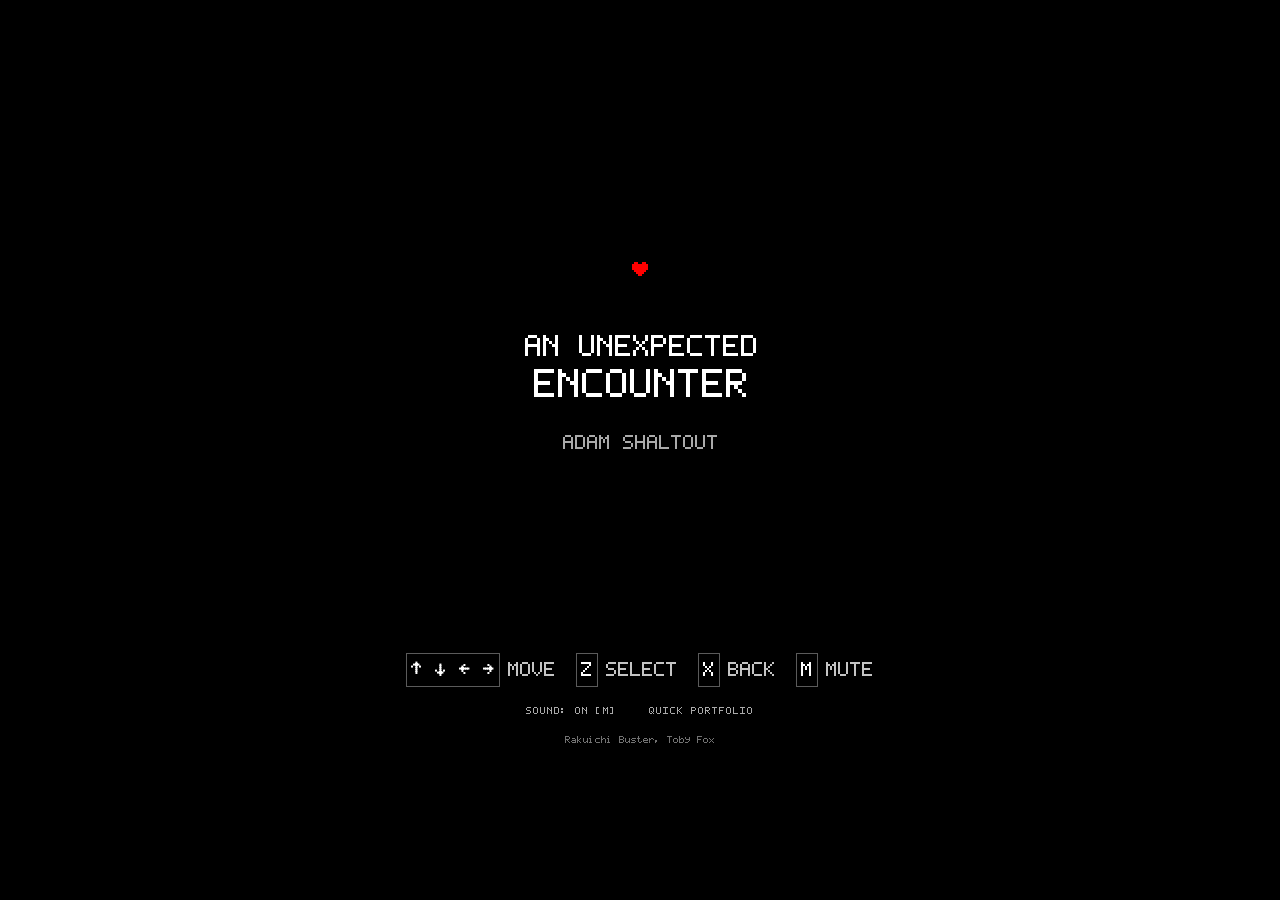
==== commit 591460a0: "Refine battle flow, dialogue navigation and character HUD" ====
--- a/index.html
+++ b/index.html
@@ -4,16 +4,16 @@
 <meta charset="utf-8"><meta name="viewport" content="width=device-width,initial-scale=1"><meta name="color-scheme" content="dark">
 <meta name="description" content="Adam Shaltout: software engineering, CUDA, indie games and digital art. A playable pixel-art portfolio.">
 <title>Adam Shaltout | An Unexpected Encounter</title>
-<link rel="stylesheet" href="styles.css"><link rel="preload" href="assets/battle/soul-mono.ttf" as="font" type="font/ttf" crossorigin>
-<script type="module" src="script.js"></script>
+<link rel="stylesheet" href="styles.css?v=20261117-flow2"><link rel="preload" href="assets/battle/soul-mono.ttf" as="font" type="font/ttf" crossorigin>
+<script type="module" src="script.js?v=20261117-flow2"></script>
 </head>
 <body>
 <main>
 <h1 class="sr-only">Adam Shaltout: a playable portfolio</h1>
 <div id="screen-wrap"><canvas id="battle" width="640" height="480" tabindex="0" role="img" aria-label="A pixel-art battle with Adam Shaltout. Arrow keys move, Z confirms, X goes back."></canvas><nav id="accessible-menu" aria-label="Current battle options"></nav></div>
 <p id="status" role="status" aria-live="polite" class="sr-only">Loading Adam's portfolio.</p>
-<p class="key-guide">↑ ↓ ← → MOVE <span>Z</span> SELECT <span>X</span> BACK <span>M</span> MUTE</p>
-<div class="utilities"><button id="sound" type="button" aria-pressed="true">SOUND: ON [M]</button><button id="fullscreen" type="button">FULLSCREEN</button><button id="quick" type="button">QUICK PORTFOLIO</button></div>
+<p class="key-guide" aria-label="Keyboard controls"><span><kbd>↑ ↓ ← →</kbd> MOVE</span><span><kbd>Z</kbd> SELECT</span><span><kbd>X</kbd> BACK</span><span><kbd>M</kbd> MUTE</span></p>
+<div class="utilities"><button id="sound" type="button" aria-pressed="true">SOUND: ON [M]</button><button id="quick" type="button">QUICK PORTFOLIO</button></div>
 <p class="song-credit">Rakuichi Buster, Toby Fox</p>
 <audio id="battle-music" src="assets/audio/rakuichi-buster.m4a" loop preload="auto"></audio>
 <div class="touch-controls" aria-label="Touch controls"><div class="dpad"><button data-key="ArrowUp" aria-label="Up">↑</button><button data-key="ArrowLeft" aria-label="Left">←</button><button data-key="ArrowDown" aria-label="Down">↓</button><button data-key="ArrowRight" aria-label="Right">→</button></div><button class="touch-action" data-key="x" aria-label="Back">X</button><button class="touch-action" data-key="z" aria-label="Select">Z</button></div>
--- a/styles.css
+++ b/styles.css
@@ -7,11 +7,13 @@
 *{box-sizing:border-box}html,body{margin:0;min-height:100%;background:#000}body{min-height:100svh;display:grid;place-items:center}main{padding:12px 8px 8px;text-align:center;max-width:100vw}
 #screen-wrap{width:calc(640px * var(--game-scale,1));height:calc(480px * var(--game-scale,1));margin:auto;position:relative}
 #battle{display:block;width:100%;height:100%;image-rendering:pixelated;image-rendering:crisp-edges;outline:none;touch-action:none}#battle:focus-visible{outline:1px solid #444;outline-offset:6px}
-.key-guide{margin:14px 0 9px;color:#888;font-size:10px;line-height:2}.key-guide span{color:#fff;margin-left:18px;margin-right:6px}.utilities{display:flex;justify-content:center;gap:24px;flex-wrap:wrap}
+.key-guide{display:flex;align-items:center;justify-content:center;gap:12px 20px;flex-wrap:wrap;margin:16px auto 12px;color:#c4c4c4;font-size:20px;line-height:1.4;max-width:640px}.key-guide span{display:inline-flex;align-items:center;gap:8px;white-space:nowrap}.key-guide kbd{font:inherit;color:#fff;border:1px solid #5b5b5b;padding:2px 4px}.utilities{display:flex;justify-content:center;gap:24px;flex-wrap:wrap}
 button,a,select{font:inherit}button{color:#aaa;border:0;padding:4px;background:#000;cursor:pointer;border-radius:0}button:hover,button:focus-visible,a:hover{color:#ffff00}button:focus-visible,a:focus-visible{outline:2px solid #ffff00;outline-offset:4px}.utilities button{font-size:10px;min-height:25px;letter-spacing:1px}a{color:#ff8000}
 .sr-only{position:absolute;width:1px;height:1px;margin:-1px;padding:0;overflow:hidden;clip:rect(0,0,0,0);white-space:nowrap;border:0}.sr-only:focus-within{z-index:30;clip:auto;position:fixed;left:16px;bottom:12px;width:auto;height:auto;max-width:calc(100vw - 32px);padding:12px;background:#000;border:3px solid #fff;white-space:normal}.sr-only button{padding:10px}
 .touch-controls{display:none;align-items:center;justify-content:center;gap:20px;margin:18px auto 0}.dpad{display:grid;grid-template-columns:repeat(3,42px);grid-template-rows:repeat(2,40px);gap:4px}.dpad button{border:2px solid #666;font-size:20px;color:#fff}.dpad [data-key="ArrowUp"]{grid-column:2}.dpad [data-key="ArrowLeft"]{grid-row:2;grid-column:1}.dpad [data-key="ArrowDown"]{grid-row:2;grid-column:2}.dpad [data-key="ArrowRight"]{grid-row:2;grid-column:3}.touch-action{width:52px;height:52px;border:2px solid #ff8000;color:#ff8000;font-size:30px}.touch-controls button:active{border-color:#ffff00;color:#ffff00}
 dialog{background:#000;color:#fff;border:4px solid #fff;padding:24px;max-width:760px;width:calc(100vw - 32px);max-height:90svh;line-height:1.5;text-align:left}dialog::backdrop{background:rgba(0,0,0,.9)}.reader-header{display:flex;align-items:flex-start;justify-content:space-between;gap:20px;margin-bottom:24px}.reader-header h2{margin:0;font-size:30px;font-weight:400;color:#ffff00}.reader-header button{font-size:20px;color:#ffff00;white-space:nowrap}
 #reader-content h3{font-size:20px;font-weight:400;color:#ffff00;margin:30px 0 12px}#reader-content h4{font-size:20px;font-weight:400;margin:0;color:#ff8000}#reader-content article{border-top:2px solid #444;padding:0 0 18px}#reader-content p{font-size:20px;line-height:1.5;margin:12px 0}#reader-content .meta{color:#aaa}#reader-content a{display:inline-block;margin:8px 0;overflow-wrap:anywhere}.reader-image{max-width:100%;max-height:48svh;display:block;margin:24px auto;object-fit:contain;image-rendering:pixelated}#load-error{font-size:20px}
 @media(max-width:639px),(pointer:coarse){.touch-controls{display:flex}.key-guide{margin-top:10px}.utilities{gap:12px}main{padding-top:6px}}
+#reader-content .contact-links{display:flex;align-items:baseline;flex-wrap:wrap;gap:12px 24px;margin-top:24px}
+#reader-content .contact-links a{margin:0;text-decoration:underline;text-underline-offset:3px}
 @media print{body{display:block}main,.reader-header button{display:none}dialog{position:static;display:block;max-height:none;border:0;max-width:none;width:100%;color:#000;background:#fff}dialog p,dialog h2,dialog h3,dialog h4,dialog a{color:#000!important}}
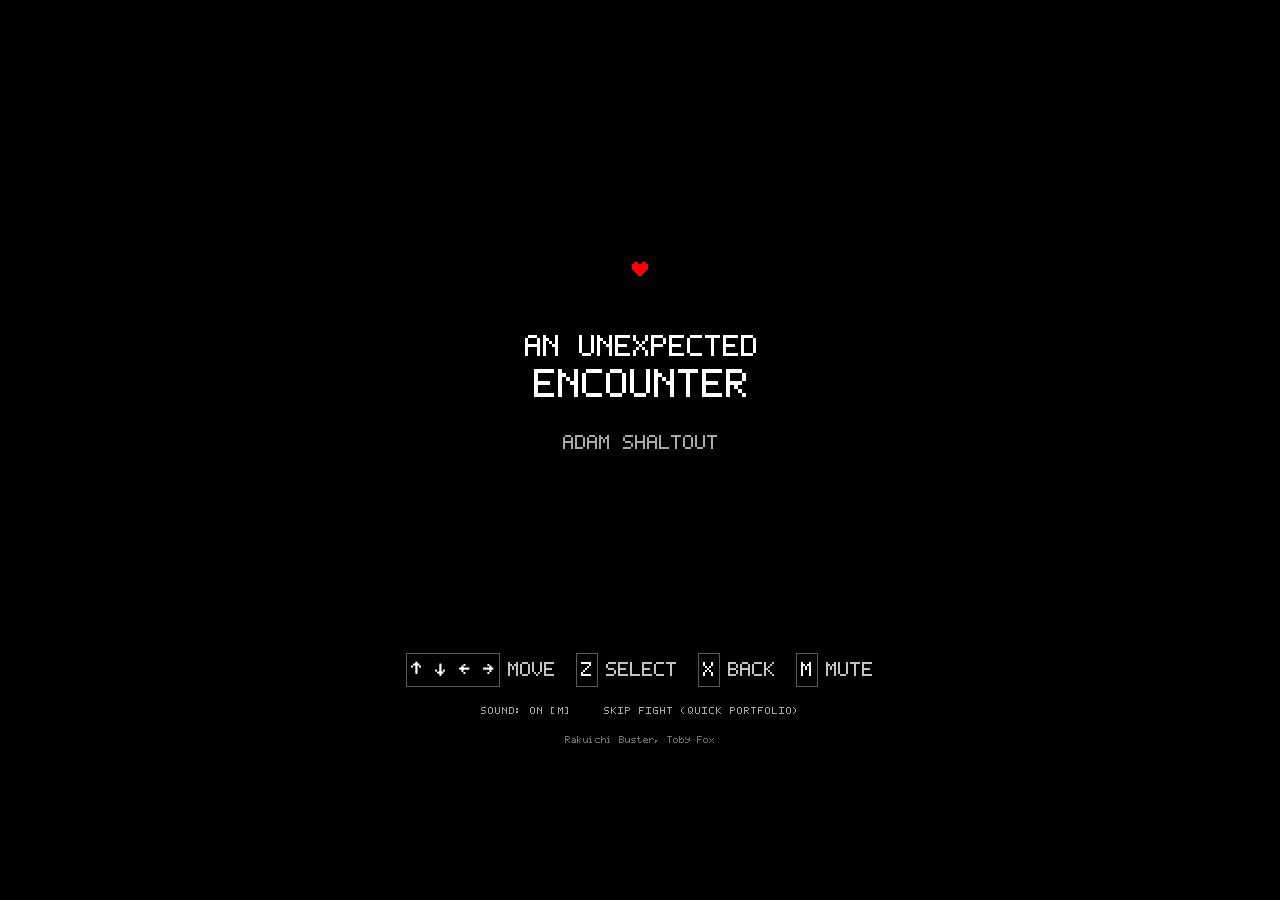
==== commit 97f83504: "Add complete boss encounter, static portfolio ending and mobile layout" ====
--- a/index.html
+++ b/index.html
@@ -4,21 +4,22 @@
 <meta charset="utf-8"><meta name="viewport" content="width=device-width,initial-scale=1"><meta name="color-scheme" content="dark">
 <meta name="description" content="Adam Shaltout: software engineering, CUDA, indie games and digital art. A playable pixel-art portfolio.">
 <title>Adam Shaltout | An Unexpected Encounter</title>
-<link rel="stylesheet" href="styles.css?v=20261117-flow2"><link rel="preload" href="assets/battle/soul-mono.ttf" as="font" type="font/ttf" crossorigin>
-<script type="module" src="script.js?v=20261117-flow2"></script>
+<link rel="stylesheet" href="styles.css?v=20261117-mobile4"><link rel="preload" href="assets/battle/soul-mono.ttf" as="font" type="font/ttf" crossorigin>
+<script type="module" src="script.js?v=20261117-mobile4"></script>
 </head>
 <body>
 <main>
 <h1 class="sr-only">Adam Shaltout: a playable portfolio</h1>
 <div id="screen-wrap"><canvas id="battle" width="640" height="480" tabindex="0" role="img" aria-label="A pixel-art battle with Adam Shaltout. Arrow keys move, Z confirms, X goes back."></canvas><nav id="accessible-menu" aria-label="Current battle options"></nav></div>
 <p id="status" role="status" aria-live="polite" class="sr-only">Loading Adam's portfolio.</p>
+<p id="mobile-note" class="mobile-note">Best experienced on a computer.</p>
 <p class="key-guide" aria-label="Keyboard controls"><span><kbd>↑ ↓ ← →</kbd> MOVE</span><span><kbd>Z</kbd> SELECT</span><span><kbd>X</kbd> BACK</span><span><kbd>M</kbd> MUTE</span></p>
-<div class="utilities"><button id="sound" type="button" aria-pressed="true">SOUND: ON [M]</button><button id="quick" type="button">QUICK PORTFOLIO</button></div>
+<div class="utilities"><button id="sound" type="button" aria-pressed="true">SOUND: ON [M]</button><button id="quick" type="button">SKIP FIGHT (QUICK PORTFOLIO)</button></div>
 <p class="song-credit">Rakuichi Buster, Toby Fox</p>
 <audio id="battle-music" src="assets/audio/rakuichi-buster.m4a" loop preload="auto"></audio>
 <div class="touch-controls" aria-label="Touch controls"><div class="dpad"><button data-key="ArrowUp" aria-label="Up">↑</button><button data-key="ArrowLeft" aria-label="Left">←</button><button data-key="ArrowDown" aria-label="Down">↓</button><button data-key="ArrowRight" aria-label="Right">→</button></div><button class="touch-action" data-key="x" aria-label="Back">X</button><button class="touch-action" data-key="z" aria-label="Select">Z</button></div>
 <p id="load-error" hidden>Something could not load. <button id="retry" type="button">RETRY</button> <button id="fallback" type="button">READ PORTFOLIO</button></p>
-<noscript><p>This encounter uses JavaScript. Visit <a href="https://github.com/dimos1234">Adam's GitHub</a> or <a href="mailto:adam.shaltout@mail.utoronto.ca">email Adam</a>.</p></noscript>
+<noscript><p>This encounter uses JavaScript. <a href="portfolio/index.html">View the portfolio</a>.</p></noscript>
 </main>
 <dialog id="reader" aria-labelledby="reader-title"><div class="reader-header"><h2 id="reader-title">Adam Shaltout</h2><button id="reader-close" type="button" aria-label="Close portfolio">X CLOSE</button></div><div id="reader-content"></div></dialog>
 </body>
--- a/styles.css
+++ b/styles.css
@@ -4,7 +4,7 @@
 #accessible-menu button{position:absolute;pointer-events:auto;background:transparent;color:transparent;padding:0;font-size:0;outline:none}
 #accessible-menu button:focus-visible{outline:2px solid #ffff00;outline-offset:-3px}
 :root{color-scheme:dark;background:#000;color:#fff;font-family:Soul,monospace;font-size:20px}
-*{box-sizing:border-box}html,body{margin:0;min-height:100%;background:#000}body{min-height:100svh;display:grid;place-items:center}main{padding:12px 8px 8px;text-align:center;max-width:100vw}
+*{box-sizing:border-box}html,body{margin:0;min-height:100%;background:#000}body{min-height:100svh;display:grid;place-items:center}main{padding:12px 8px 8px;text-align:center;max-width:100vw;min-width:0}.mobile-note{display:none}
 #screen-wrap{width:calc(640px * var(--game-scale,1));height:calc(480px * var(--game-scale,1));margin:auto;position:relative}
 #battle{display:block;width:100%;height:100%;image-rendering:pixelated;image-rendering:crisp-edges;outline:none;touch-action:none}#battle:focus-visible{outline:1px solid #444;outline-offset:6px}
 .key-guide{display:flex;align-items:center;justify-content:center;gap:12px 20px;flex-wrap:wrap;margin:16px auto 12px;color:#c4c4c4;font-size:20px;line-height:1.4;max-width:640px}.key-guide span{display:inline-flex;align-items:center;gap:8px;white-space:nowrap}.key-guide kbd{font:inherit;color:#fff;border:1px solid #5b5b5b;padding:2px 4px}.utilities{display:flex;justify-content:center;gap:24px;flex-wrap:wrap}
@@ -13,7 +13,20 @@
 .touch-controls{display:none;align-items:center;justify-content:center;gap:20px;margin:18px auto 0}.dpad{display:grid;grid-template-columns:repeat(3,42px);grid-template-rows:repeat(2,40px);gap:4px}.dpad button{border:2px solid #666;font-size:20px;color:#fff}.dpad [data-key="ArrowUp"]{grid-column:2}.dpad [data-key="ArrowLeft"]{grid-row:2;grid-column:1}.dpad [data-key="ArrowDown"]{grid-row:2;grid-column:2}.dpad [data-key="ArrowRight"]{grid-row:2;grid-column:3}.touch-action{width:52px;height:52px;border:2px solid #ff8000;color:#ff8000;font-size:30px}.touch-controls button:active{border-color:#ffff00;color:#ffff00}
 dialog{background:#000;color:#fff;border:4px solid #fff;padding:24px;max-width:760px;width:calc(100vw - 32px);max-height:90svh;line-height:1.5;text-align:left}dialog::backdrop{background:rgba(0,0,0,.9)}.reader-header{display:flex;align-items:flex-start;justify-content:space-between;gap:20px;margin-bottom:24px}.reader-header h2{margin:0;font-size:30px;font-weight:400;color:#ffff00}.reader-header button{font-size:20px;color:#ffff00;white-space:nowrap}
 #reader-content h3{font-size:20px;font-weight:400;color:#ffff00;margin:30px 0 12px}#reader-content h4{font-size:20px;font-weight:400;margin:0;color:#ff8000}#reader-content article{border-top:2px solid #444;padding:0 0 18px}#reader-content p{font-size:20px;line-height:1.5;margin:12px 0}#reader-content .meta{color:#aaa}#reader-content a{display:inline-block;margin:8px 0;overflow-wrap:anywhere}.reader-image{max-width:100%;max-height:48svh;display:block;margin:24px auto;object-fit:contain;image-rendering:pixelated}#load-error{font-size:20px}
-@media(max-width:639px),(pointer:coarse){.touch-controls{display:flex}.key-guide{margin-top:10px}.utilities{gap:12px}main{padding-top:6px}}
+@media(max-width:639px),(pointer:coarse){
+ main{width:100%;padding-top:12px;padding-bottom:max(12px,env(safe-area-inset-bottom))}
+ .mobile-note:not([hidden]){display:block;max-width:440px;margin:0 auto 14px;color:#aaa;font-size:14px;line-height:1.5}
+ .touch-controls{display:flex;flex-wrap:wrap;gap:14px;margin-top:16px}
+ .dpad{grid-template-columns:repeat(3,44px);grid-template-rows:repeat(2,44px)}
+ .key-guide{display:none}
+ .utilities{gap:4px 12px;margin:12px auto 0;max-width:440px}.utilities button{min-height:44px;max-width:100%;line-height:1.5;letter-spacing:.2px}
+ .touch-action{display:flex;flex-direction:column;align-items:center;justify-content:center;gap:2px;line-height:1}
+ .touch-action::after{content:attr(aria-label);font-size:10px}
+ .reader-header{flex-wrap:wrap;gap:12px}.reader-header h2{font-size:24px;overflow-wrap:anywhere}
+ dialog{padding:16px;max-height:calc(100svh - 24px)}
+ #reader-content article,#reader-content h3,#reader-content h4{overflow-wrap:anywhere}
+}
+@media(max-width:319px){.touch-controls{display:grid;grid-template-columns:60px 60px;justify-content:center}.dpad{grid-column:1/-1;justify-self:center}.touch-action{justify-self:center}}
 #reader-content .contact-links{display:flex;align-items:baseline;flex-wrap:wrap;gap:12px 24px;margin-top:24px}
 #reader-content .contact-links a{margin:0;text-decoration:underline;text-underline-offset:3px}
 @media print{body{display:block}main,.reader-header button{display:none}dialog{position:static;display:block;max-height:none;border:0;max-width:none;width:100%;color:#000;background:#fff}dialog p,dialog h2,dialog h3,dialog h4,dialog a{color:#000!important}}
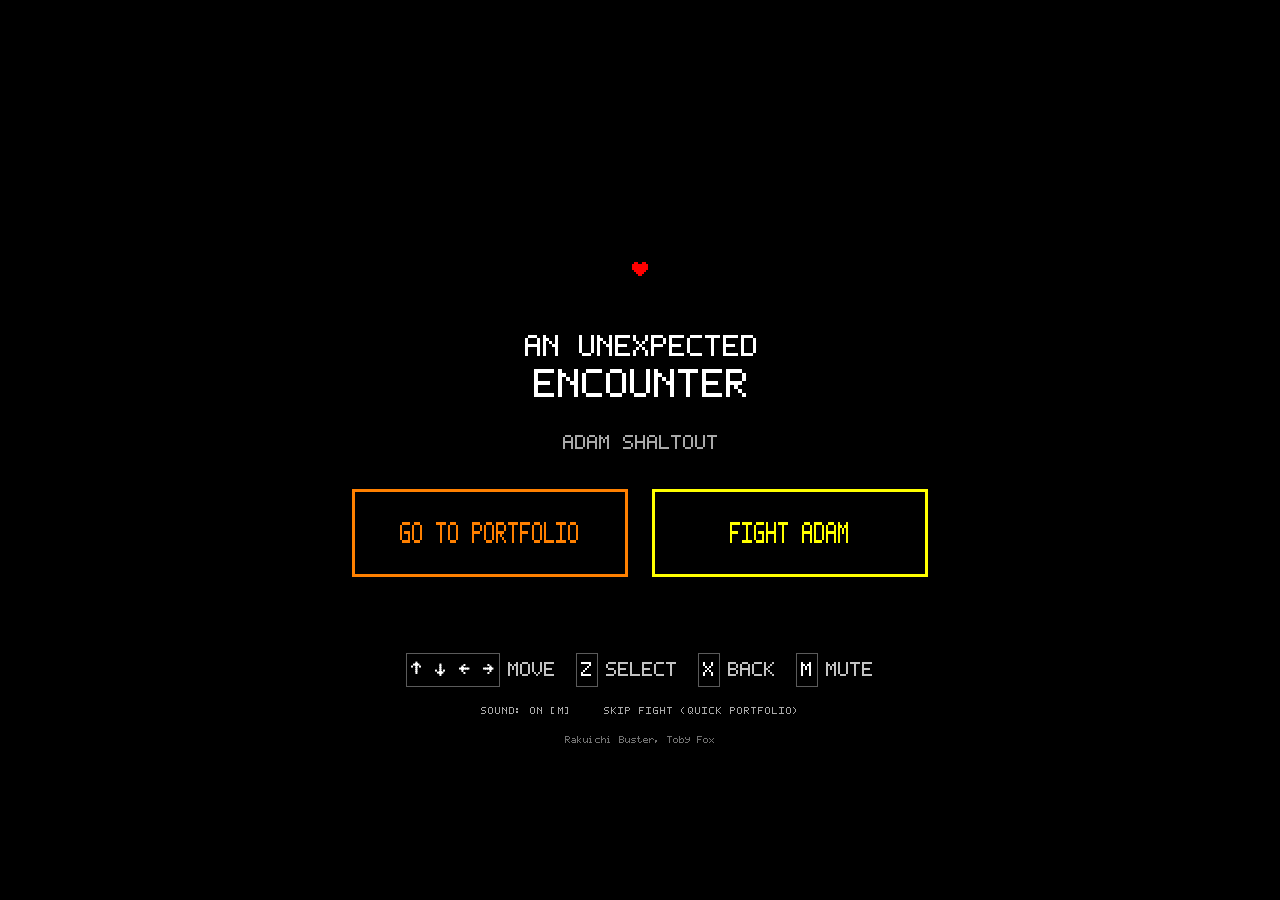
==== commit 17ff5e57: "Simplify ACT dialogue and add portfolio-or-fight start choices" ====
--- a/index.html
+++ b/index.html
@@ -5,7 +5,7 @@
 <meta name="description" content="Adam Shaltout: software engineering, CUDA, indie games and digital art. A playable pixel-art portfolio.">
 <title>Adam Shaltout | An Unexpected Encounter</title>
 <link rel="stylesheet" href="styles.css?v=20261117-mobile4"><link rel="preload" href="assets/battle/soul-mono.ttf" as="font" type="font/ttf" crossorigin>
-<script type="module" src="script.js?v=20261117-mobile4"></script>
+<script type="module" src="script.js?v=20261117-acts5"></script>
 </head>
 <body>
 <main>
